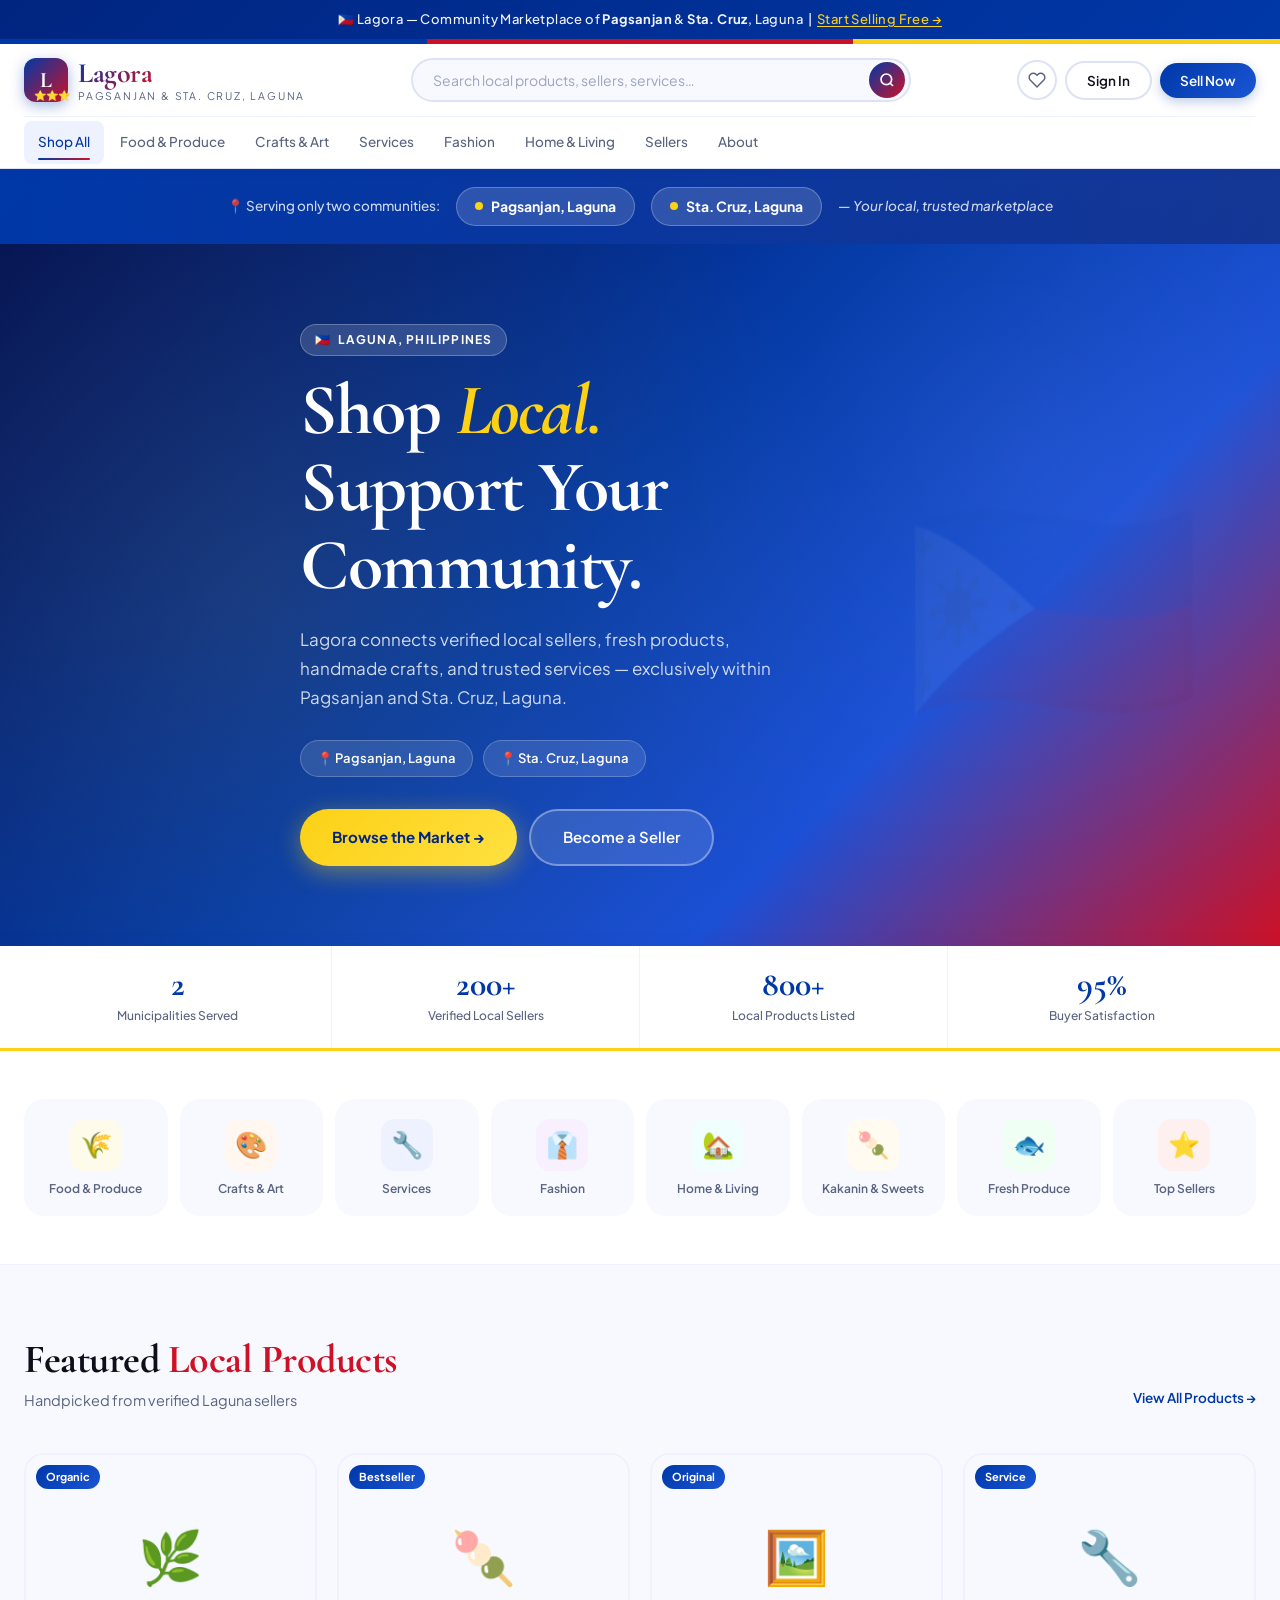
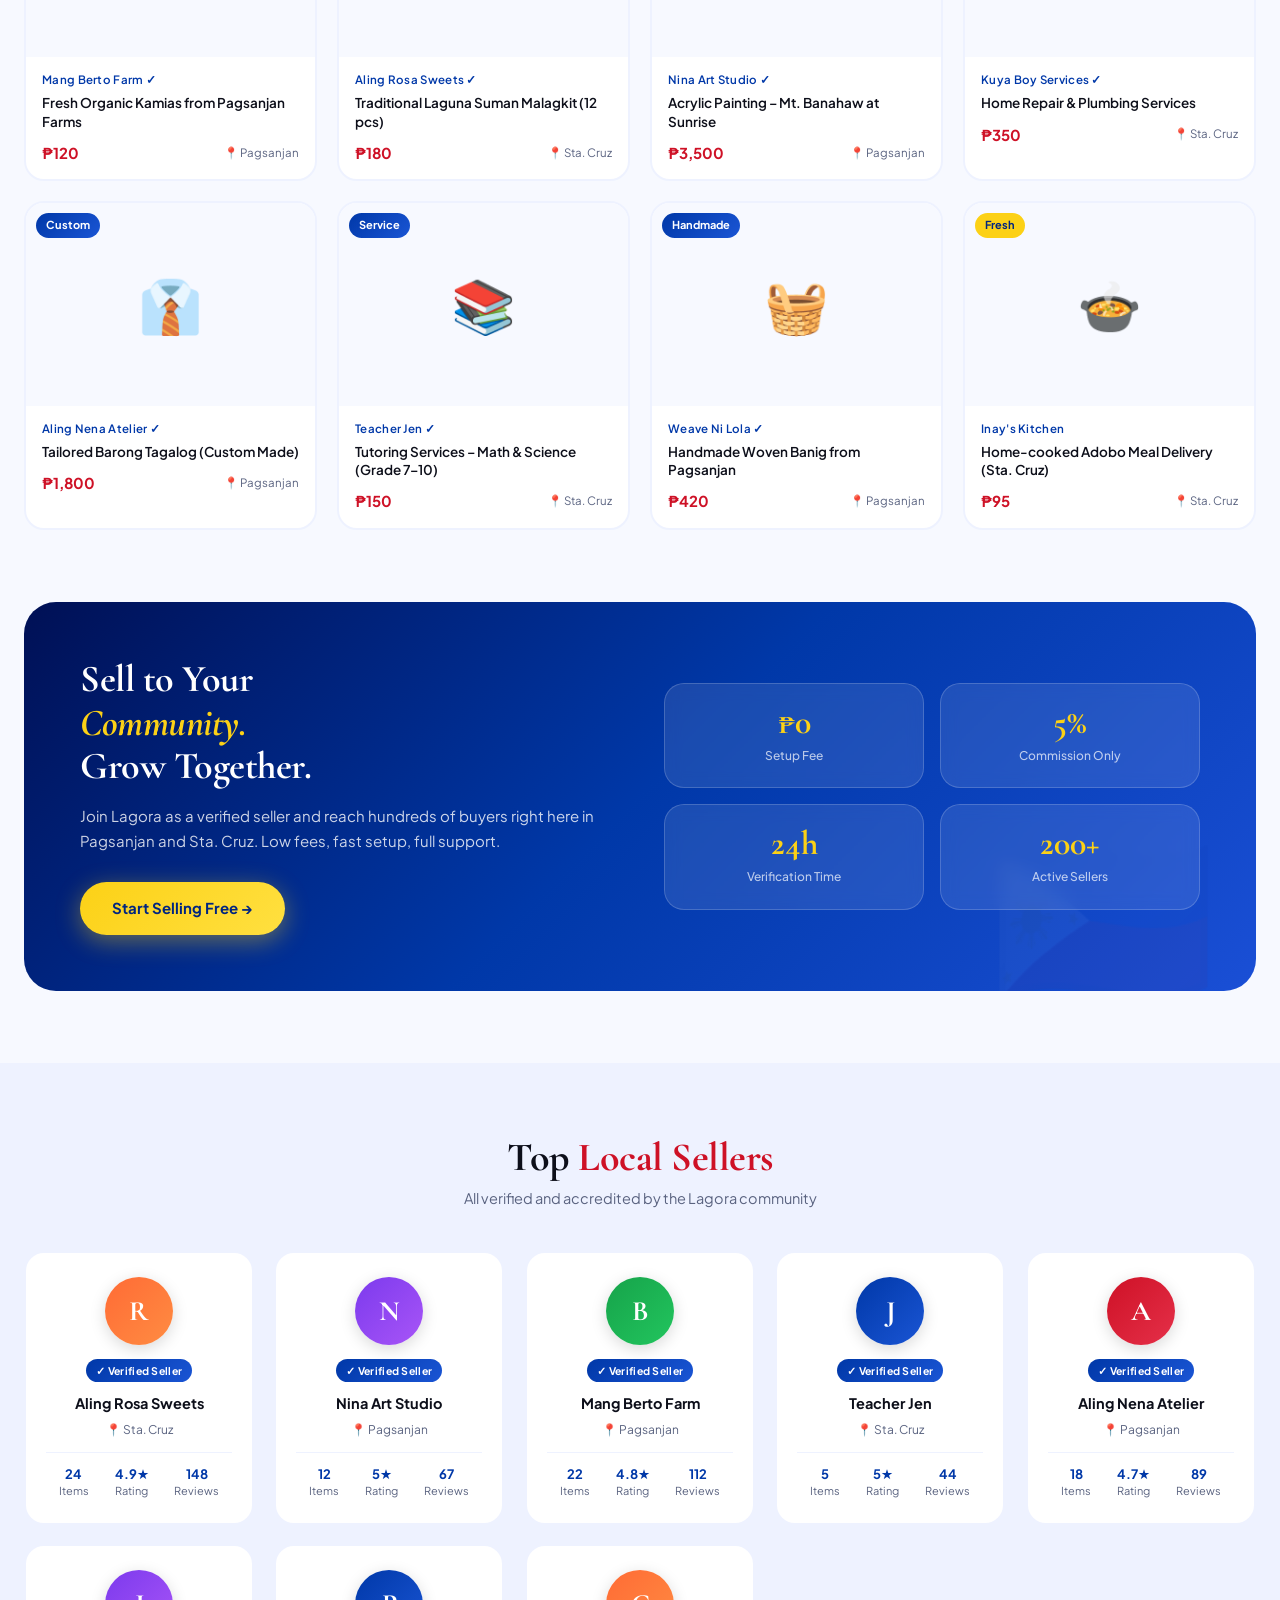
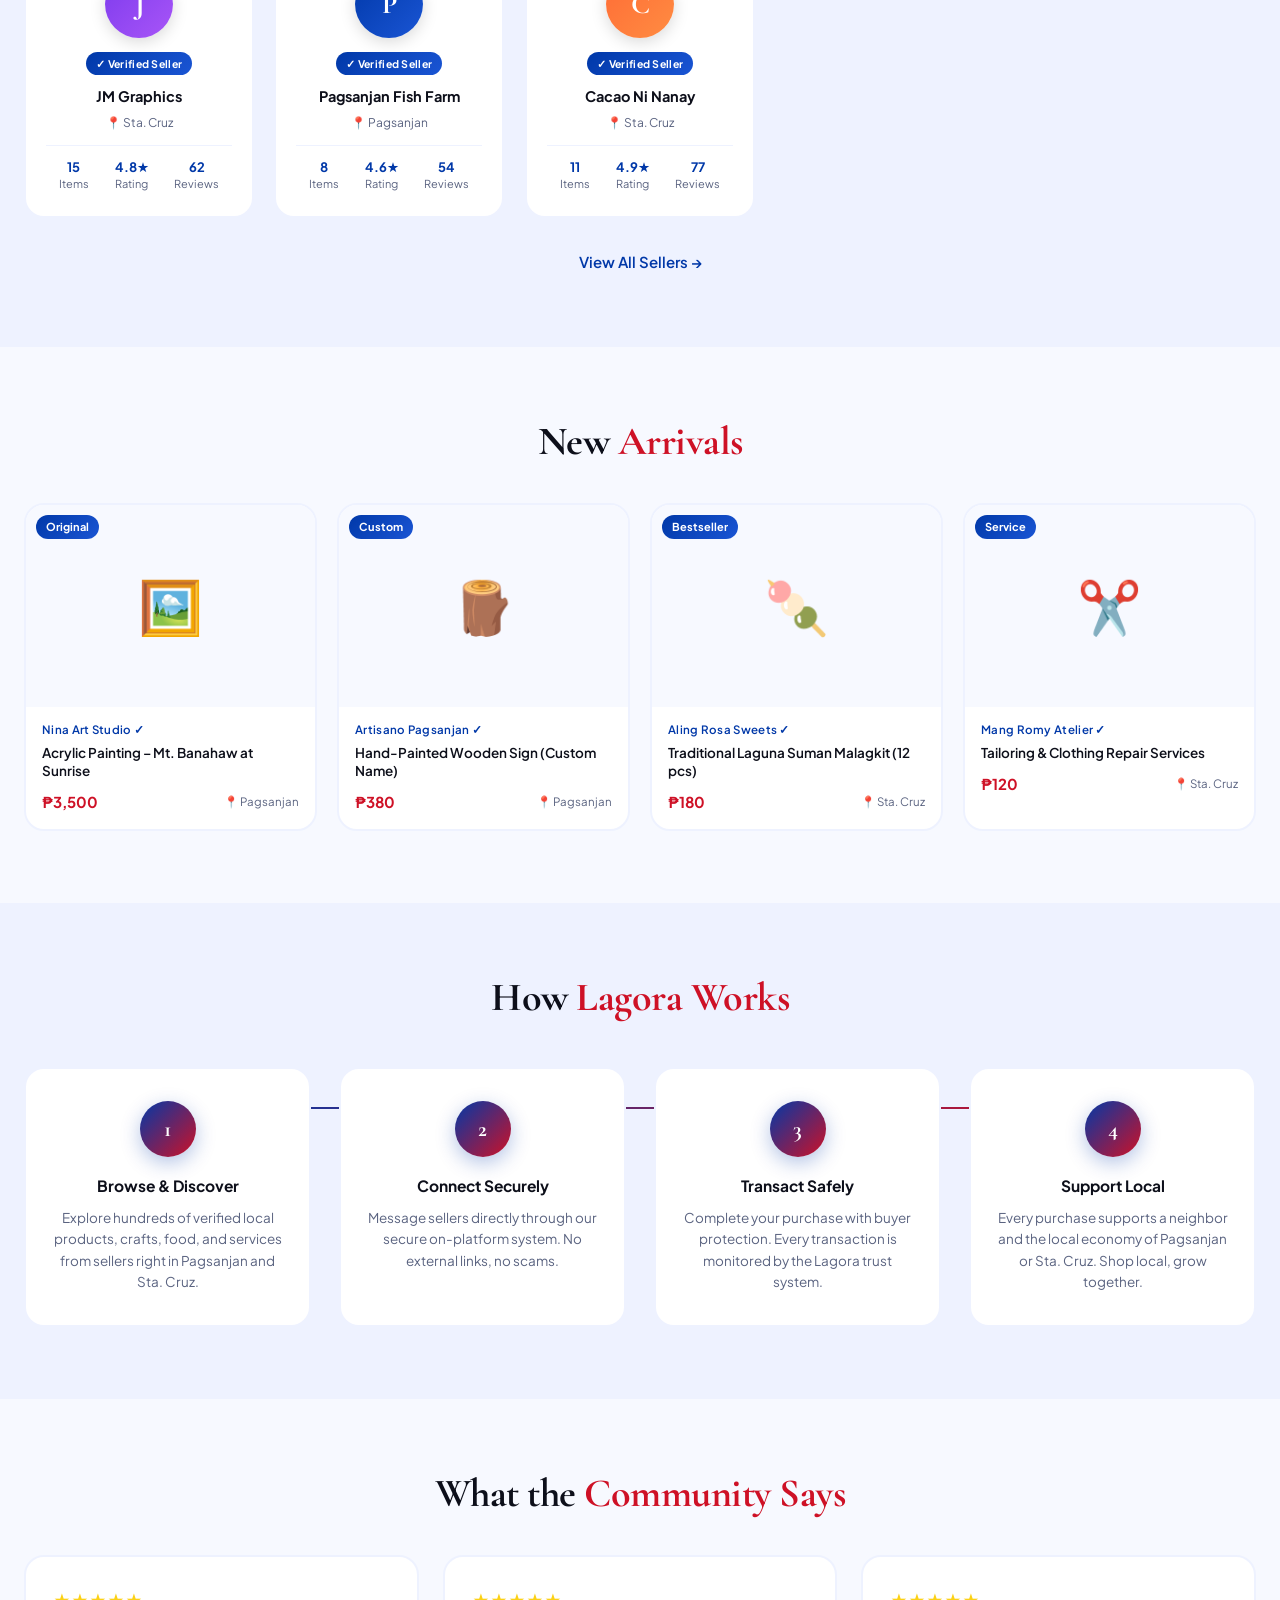
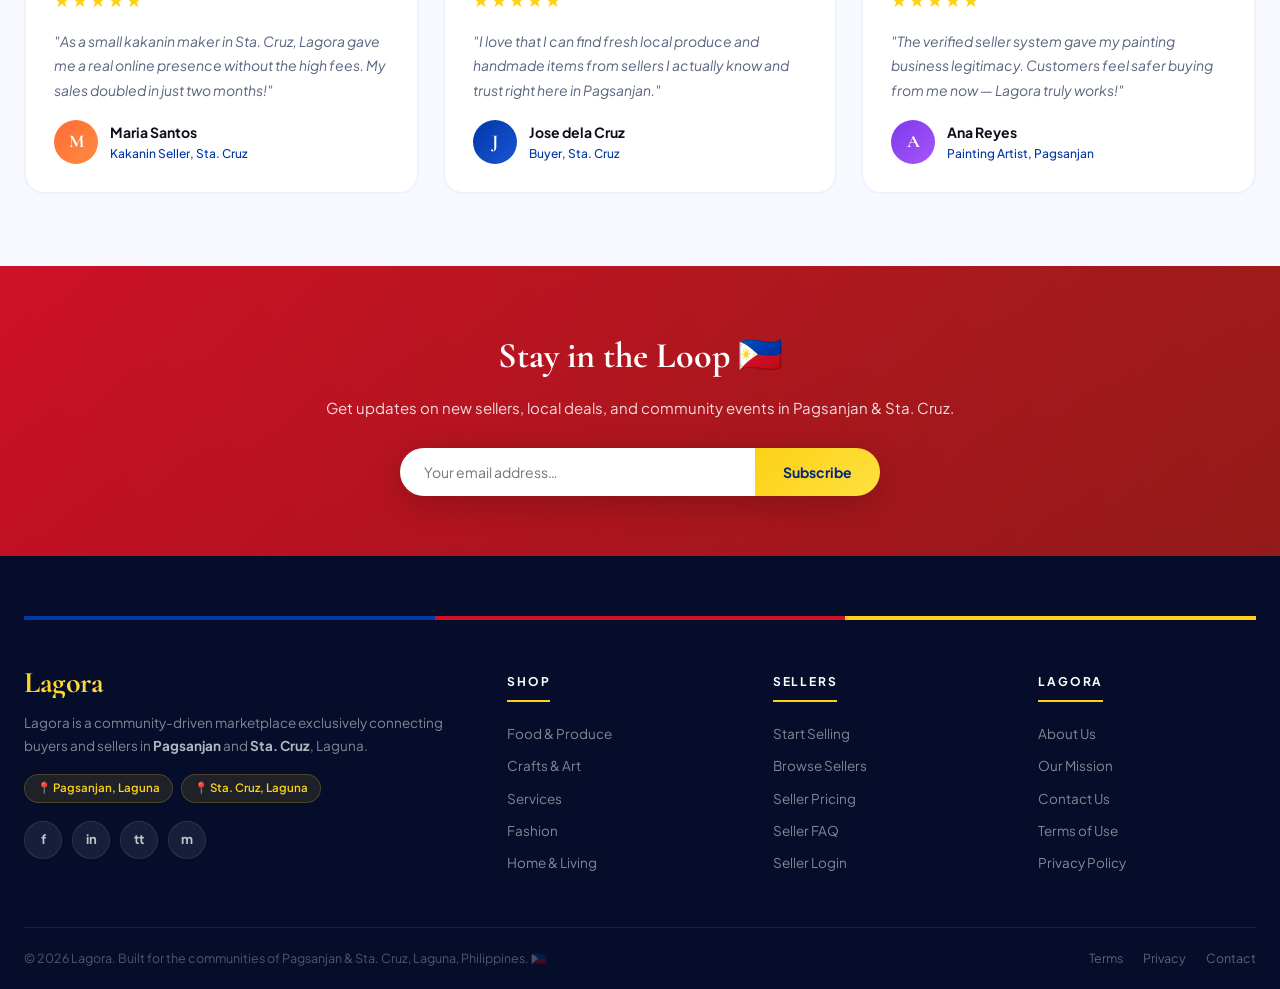
==== index.html @ f499c7c9 "Initial Lagora deploy" ====
<!DOCTYPE html>
<html lang="en">
<head>
  <meta charset="UTF-8">
  <meta name="viewport" content="width=device-width, initial-scale=1.0">
  <title>Lagora – Community Marketplace of Pagsanjan & Sta. Cruz, Laguna</title>
  <link rel="stylesheet" href="style.css">
  <link rel="icon" href="data:image/svg+xml,<svg xmlns='http://www.w3.org/2000/svg' viewBox='0 0 100 100'><rect width='100' height='100' rx='18' fill='%230038A8'/><text y='.9em' font-size='64' x='18' fill='%23FCD116'>L</text></svg>">
</head>
<body>

<div class="topbar">
  🇵🇭 Lagora — Community Marketplace of <strong>Pagsanjan</strong> &amp; <strong>Sta. Cruz</strong>, Laguna &nbsp;|&nbsp; <a href="sell.html">Start Selling Free →</a>
</div>
<div class="ph-ribbon"></div>

<header>
  <div class="header-inner">
    <div class="header-top">
      <a href="index.html" class="logo">
        <div class="logo-mark">L<span class="sun">⭐⭐⭐ </span></div>
        <div><span class="logo-text">Lagora</span><span class="logo-tagline">Pagsanjan & Sta. Cruz, Laguna</span></div>
      </a>
      <form class="search-bar" id="search-form" autocomplete="off">
        <input type="text" id="search-input" placeholder="Search local products, sellers, services…">
        <button type="submit" aria-label="Search"><svg xmlns="http://www.w3.org/2000/svg" width="16" height="16" viewBox="0 0 24 24" fill="none" stroke="currentColor" stroke-width="2.5"><circle cx="11" cy="11" r="8"/><path d="m21 21-4.35-4.35"/></svg></button>
        <div class="search-results" id="search-results"></div>
      </form>
      <div class="header-actions">
        <a href="wishlist.html" class="icon-btn" title="Wishlist">
          <svg xmlns="http://www.w3.org/2000/svg" width="18" height="18" viewBox="0 0 24 24" fill="none" stroke="currentColor" stroke-width="2"><path d="M20.84 4.61a5.5 5.5 0 0 0-7.78 0L12 5.67l-1.06-1.06a5.5 5.5 0 0 0-7.78 7.78l1.06 1.06L12 21.23l7.78-7.78 1.06-1.06a5.5 5.5 0 0 0 0-7.78z"></path></svg>
          <span class="badge wishlist-count" style="display:none">0</span>
        </a>
        <button class="btn-header btn-outline" onclick="window.location='login.html'">Sign In</button>
        <button class="btn-header btn-primary" onclick="window.location='sell.html'">Sell Now</button>
      </div>
    </div>
    <nav class="main-nav">
      <ul class="nav-list">
        <li class="nav-item"><a href="shop.html?cat=all" class="nav-link active">Shop All</a></li>
        <li class="nav-item">
          <a href="shop.html?cat=food" class="nav-link">Food & Produce</a>
          <div class="dropdown">
            <div class="dropdown-col"><h4>Fresh</h4><a href="shop.html?cat=food">Fresh Fish & Bangus</a><a href="shop.html?cat=food">Vegetables</a><a href="shop.html?cat=food">Fruits & Produce</a></div>
            <div class="dropdown-col"><h4>Homemade</h4><a href="shop.html?cat=food">Kakanin & Sweets</a><a href="shop.html?cat=food">Baked Goods</a><a href="shop.html?cat=food">Condiments & Sauces</a></div>
            <div class="dropdown-col"><h4>Artisanal</h4><a href="shop.html?cat=food">Kesong Puti & Dairy</a><a href="shop.html?cat=food">Tablea & Cacao</a><a href="shop.html?cat=food">Organic Products</a></div>
          </div>
        </li>
        <li class="nav-item">
          <a href="shop.html?cat=crafts" class="nav-link">Crafts & Art</a>
          <div class="dropdown">
            <div class="dropdown-col"><h4>Handmade</h4><a href="shop.html?cat=crafts">Woven Goods & Banig</a><a href="shop.html?cat=crafts">Bamboo Crafts</a><a href="shop.html?cat=crafts">Woodcraft & Signs</a></div>
            <div class="dropdown-col"><h4>Visual Arts</h4><a href="shop.html?cat=crafts">Paintings & Prints</a><a href="shop.html?cat=crafts">Photography</a></div>
          </div>
        </li>
        <li class="nav-item">
          <a href="shop.html?cat=services" class="nav-link">Services</a>
          <div class="dropdown">
            <div class="dropdown-col"><h4>Home Services</h4><a href="shop.html?cat=services">Repair & Maintenance</a><a href="shop.html?cat=services">Cleaning Services</a></div>
            <div class="dropdown-col"><h4>Professional</h4><a href="shop.html?cat=services">Tutoring</a><a href="shop.html?cat=services">Graphic Design & Print</a><a href="shop.html?cat=services">Tailoring & Sewing</a></div>
          </div>
        </li>
        <li class="nav-item"><a href="shop.html?cat=fashion" class="nav-link">Fashion</a></li>
        <li class="nav-item"><a href="shop.html?cat=home" class="nav-link">Home & Living</a></li>
        <li class="nav-item"><a href="sellers.html" class="nav-link">Sellers</a></li>
        <li class="nav-item"><a href="about.html" class="nav-link">About</a></li>
      </ul>
    </nav>
  </div>
</header>

<div class="location-focus">
  <div class="location-focus-inner">
    <p>📍 Serving only two communities:</p>
    <div class="loc-chip"><span class="dot"></span>Pagsanjan, Laguna</div>
    <div class="loc-chip"><span class="dot"></span>Sta. Cruz, Laguna</div>
    <p>— <em>Your local, trusted marketplace</em></p>
  </div>
</div>

<section class="hero">
  <div class="hero-deco">🇵🇭</div>
  <div class="hero-content">
    <div class="hero-eyebrow"><span class="location-badge">🇵🇭 &nbsp;Laguna, Philippines</span></div>
    <h1>Shop <em>Local.</em><br>Support Your<br>Community.</h1>
    <p class="hero-sub">Lagora connects verified local sellers, fresh products, handmade crafts, and trusted services — exclusively within Pagsanjan and Sta. Cruz, Laguna.</p>
    <div class="hero-locations">
      <div class="hero-loc-tag">📍 Pagsanjan, Laguna</div>
      <div class="hero-loc-tag">📍 Sta. Cruz, Laguna</div>
    </div>
    <div class="hero-btns">
      <a href="shop.html" class="btn-hero-primary">Browse the Market →</a>
      <a href="sell.html" class="btn-hero-outline">Become a Seller</a>
    </div>
  </div>
</section>

<div class="hero-stats-bar">
  <div class="hero-stats-inner">
    <div class="hero-stat-item"><div class="stat-number-hero">2</div><div class="stat-label-hero">Municipalities Served</div></div>
    <div class="hero-stat-item"><div class="stat-number-hero">200+</div><div class="stat-label-hero">Verified Local Sellers</div></div>
    <div class="hero-stat-item"><div class="stat-number-hero">800+</div><div class="stat-label-hero">Local Products Listed</div></div>
    <div class="hero-stat-item"><div class="stat-number-hero">95%</div><div class="stat-label-hero">Buyer Satisfaction</div></div>
  </div>
</div>

<div class="category-strip">
  <div class="section-inner">
    <div class="category-grid">
      <a href="shop.html?cat=food" class="cat-card"><div class="cat-icon gold">🌾</div><div class="cat-name">Food & Produce</div></a>
      <a href="shop.html?cat=crafts" class="cat-card"><div class="cat-icon orange">🎨</div><div class="cat-name">Crafts & Art</div></a>
      <a href="shop.html?cat=services" class="cat-card"><div class="cat-icon blue">🔧</div><div class="cat-name">Services</div></a>
      <a href="shop.html?cat=fashion" class="cat-card"><div class="cat-icon purple">👔</div><div class="cat-name">Fashion</div></a>
      <a href="shop.html?cat=home" class="cat-card"><div class="cat-icon teal">🏡</div><div class="cat-name">Home & Living</div></a>
      <a href="shop.html?cat=food" class="cat-card"><div class="cat-icon amber">🍡</div><div class="cat-name">Kakanin & Sweets</div></a>
      <a href="shop.html?cat=food" class="cat-card"><div class="cat-icon green">🐟</div><div class="cat-name">Fresh Produce</div></a>
      <a href="sellers.html" class="cat-card"><div class="cat-icon red">⭐</div><div class="cat-name">Top Sellers</div></a>
    </div>
  </div>
</div>

<section class="section">
  <div class="section-inner">
    <div class="section-header reveal">
      <div><h2 class="section-title">Featured <span>Local Products</span></h2><p class="section-sub">Handpicked from verified Laguna sellers</p></div>
      <a href="shop.html" class="view-all">View All Products →</a>
    </div>
    <div class="product-grid" id="featured-products"></div>
  </div>
</section>

<section class="section" style="padding-top:0">
  <div class="section-inner">
    <div class="featured-banner reveal">
      <div class="featured-text">
        <h2>Sell to Your<br><em>Community.</em><br>Grow Together.</h2>
        <p>Join Lagora as a verified seller and reach hundreds of buyers right here in Pagsanjan and Sta. Cruz. Low fees, fast setup, full support.</p>
        <a href="sell.html" class="btn-hero-primary">Start Selling Free →</a>
      </div>
      <div class="featured-stats">
        <div class="stat-box"><div class="stat-number">₱0</div><div class="stat-label">Setup Fee</div></div>
        <div class="stat-box"><div class="stat-number">5%</div><div class="stat-label">Commission Only</div></div>
        <div class="stat-box"><div class="stat-number">24h</div><div class="stat-label">Verification Time</div></div>
        <div class="stat-box"><div class="stat-number">200+</div><div class="stat-label">Active Sellers</div></div>
      </div>
    </div>
  </div>
</section>

<section class="section section-alt">
  <div class="section-inner">
    <div class="section-header reveal" style="justify-content:center;text-align:center;display:block;margin-bottom:40px">
      <h2 class="section-title">Top <span>Local Sellers</span></h2>
      <p class="section-sub" style="margin-top:8px">All verified and accredited by the Lagora community</p>
    </div>
    <div class="seller-grid" id="sellers-grid"></div>
    <div style="text-align:center;margin-top:32px"><a href="sellers.html" class="view-all" style="font-size:15px">View All Sellers →</a></div>
  </div>
</section>

<section class="section">
  <div class="section-inner">
    <div class="section-header reveal" style="justify-content:center;text-align:center;display:block;margin-bottom:40px">
      <h2 class="section-title">New <span>Arrivals</span></h2>
    </div>
    <div class="product-grid" id="new-arrivals"></div>
  </div>
</section>

<section class="section section-alt">
  <div class="section-inner">
    <div class="section-header reveal" style="justify-content:center;text-align:center;display:block;margin-bottom:48px">
      <h2 class="section-title">How <span>Lagora Works</span></h2>
    </div>
    <div class="steps">
      <div class="step reveal"><div class="step-num">1</div><h3>Browse & Discover</h3><p>Explore hundreds of verified local products, crafts, food, and services from sellers right in Pagsanjan and Sta. Cruz.</p></div>
      <div class="step reveal"><div class="step-num">2</div><h3>Connect Securely</h3><p>Message sellers directly through our secure on-platform system. No external links, no scams.</p></div>
      <div class="step reveal"><div class="step-num">3</div><h3>Transact Safely</h3><p>Complete your purchase with buyer protection. Every transaction is monitored by the Lagora trust system.</p></div>
      <div class="step reveal"><div class="step-num">4</div><h3>Support Local</h3><p>Every purchase supports a neighbor and the local economy of Pagsanjan or Sta. Cruz. Shop local, grow together.</p></div>
    </div>
  </div>
</section>

<section class="section section-alt" style="background:var(--bg)">
  <div class="section-inner">
    <div class="section-header reveal" style="justify-content:center;text-align:center;display:block;margin-bottom:40px">
      <h2 class="section-title">What the <span>Community Says</span></h2>
    </div>
    <div class="testimonial-grid">
      <div class="testimonial reveal"><div class="stars">★★★★★</div><p class="testimonial-text">"As a small kakanin maker in Sta. Cruz, Lagora gave me a real online presence without the high fees. My sales doubled in just two months!"</p><div class="testimonial-author"><div class="ta-avatar av-orange">M</div><div><div class="ta-name">Maria Santos</div><div class="ta-role">Kakanin Seller, Sta. Cruz</div></div></div></div>
      <div class="testimonial reveal"><div class="stars">★★★★★</div><p class="testimonial-text">"I love that I can find fresh local produce and handmade items from sellers I actually know and trust right here in Pagsanjan."</p><div class="testimonial-author"><div class="ta-avatar av-blue">J</div><div><div class="ta-name">Jose dela Cruz</div><div class="ta-role">Buyer, Sta. Cruz</div></div></div></div>
      <div class="testimonial reveal"><div class="stars">★★★★★</div><p class="testimonial-text">"The verified seller system gave my painting business legitimacy. Customers feel safer buying from me now — Lagora truly works!"</p><div class="testimonial-author"><div class="ta-avatar av-purple">A</div><div><div class="ta-name">Ana Reyes</div><div class="ta-role">Painting Artist, Pagsanjan</div></div></div></div>
    </div>
  </div>
</section>

<section class="newsletter-section">
  <div class="section-inner">
    <h2>Stay in the Loop 🇵🇭</h2>
    <p>Get updates on new sellers, local deals, and community events in Pagsanjan & Sta. Cruz.</p>
    <form class="newsletter-form" onsubmit="event.preventDefault(); this.querySelector('button').textContent='Subscribed! 🎉'; showToast('You\'re subscribed to Lagora updates!', '🇵🇭');">
      <input type="email" placeholder="Your email address…" required>
      <button type="submit">Subscribe</button>
    </form>
  </div>
</section>

<footer>
  <div class="footer-ph-ribbon"></div>
  <div class="footer-grid">
    <div class="footer-brand">
      <span class="logo-text">Lagora</span>
      <p>Lagora is a community-driven marketplace exclusively connecting buyers and sellers in <strong style="color:rgba(255,255,255,0.7)">Pagsanjan</strong> and <strong style="color:rgba(255,255,255,0.7)">Sta. Cruz</strong>, Laguna.</p>
      <div class="footer-locations"><span class="footer-loc-tag">📍 Pagsanjan, Laguna</span><span class="footer-loc-tag">📍 Sta. Cruz, Laguna</span></div>
      <div class="social-links"><div class="social-link">f</div><div class="social-link">in</div><div class="social-link">tt</div><div class="social-link">m</div></div>
    </div>
    <div class="footer-col"><h4>Shop</h4><a href="shop.html?cat=food">Food & Produce</a><a href="shop.html?cat=crafts">Crafts & Art</a><a href="shop.html?cat=services">Services</a><a href="shop.html?cat=fashion">Fashion</a><a href="shop.html?cat=home">Home & Living</a></div>
    <div class="footer-col"><h4>Sellers</h4><a href="sell.html">Start Selling</a><a href="sellers.html">Browse Sellers</a><a href="sell.html#pricing">Seller Pricing</a><a href="sell.html#faq">Seller FAQ</a><a href="login.html">Seller Login</a></div>
    <div class="footer-col"><h4>Lagora</h4><a href="about.html">About Us</a><a href="about.html#mission">Our Mission</a><a href="contact.html">Contact Us</a><a href="about.html#terms">Terms of Use</a><a href="about.html#privacy">Privacy Policy</a></div>
  </div>
  <div class="footer-bottom">
    <p>© 2026 Lagora. Built for the communities of Pagsanjan & Sta. Cruz, Laguna, Philippines. 🇵🇭</p>
    <div><a href="about.html#terms">Terms</a><a href="about.html#privacy">Privacy</a><a href="contact.html">Contact</a></div>
  </div>
</footer>

<script src="data.js"></script>
<script src="main.js"></script>
<script>
document.addEventListener('DOMContentLoaded', () => {
  renderProductGrid('featured-products', PRODUCTS.slice(0, 8));
  renderProductGrid('new-arrivals', [...PRODUCTS].sort(() => Math.random() - 0.5).slice(0, 4));
  renderSellerGrid('sellers-grid', SELLERS);
});
</script>
</body>
</html>
---- style.css ----
@import url('https://fonts.googleapis.com/css2?family=Cormorant+Garamond:ital,wght@0,400;0,600;0,700;1,400;1,700&family=Plus+Jakarta+Sans:wght@300;400;500;600;700&display=swap');

:root {
  --ph-blue: #0038A8;
  --ph-red: #CE1126;
  --ph-gold: #FCD116;
  --primary: #0038A8;
  --primary-light: #1a55d4;
  --primary-dark: #002580;
  --accent: #CE1126;
  --accent-light: #e53049;
  --gold: #FCD116;
  --gold-dark: #e6be00;
  --bg: #F7F9FF;
  --bg-warm: #FFF8F8;
  --bg-blue-tint: #EEF2FF;
  --white: #FFFFFF;
  --text: #0D0F1A;
  --text-muted: #5A6380;
  --text-light: #9BA4C0;
  --border: #DDE3F5;
  --border-light: #EEF2FF;
  --shadow-sm: 0 2px 8px rgba(0,56,168,0.08);
  --shadow: 0 4px 20px rgba(0,56,168,0.12);
  --shadow-hover: 0 12px 40px rgba(0,56,168,0.2);
  --radius: 12px;
  --radius-lg: 20px;
  --radius-xl: 32px;
  --font-display: 'Cormorant Garamond', serif;
  --font-body: 'Plus Jakarta Sans', sans-serif;
  --transition: all 0.3s cubic-bezier(0.4, 0, 0.2, 1);
  --transition-fast: all 0.15s ease;
}

*, *::before, *::after { box-sizing: border-box; margin: 0; padding: 0; }
html { scroll-behavior: smooth; }
body { font-family: var(--font-body); background: var(--bg); color: var(--text); line-height: 1.65; font-size: 15px; overflow-x: hidden; }
a { text-decoration: none; color: inherit; }
img { max-width: 100%; display: block; }
ul { list-style: none; }

@keyframes fadeInUp { from { opacity: 0; transform: translateY(24px); } to { opacity: 1; transform: translateY(0); } }
@keyframes fadeIn { from { opacity: 0; } to { opacity: 1; } }
@keyframes scaleIn { from { opacity: 0; transform: scale(0.92); } to { opacity: 1; transform: scale(1); } }
@keyframes pulse { 0%, 100% { transform: scale(1); } 50% { transform: scale(1.06); } }
@keyframes shimmer { 0% { background-position: -200% 0; } 100% { background-position: 200% 0; } }
@keyframes floatUp { 0%, 100% { transform: translateY(0); } 50% { transform: translateY(-10px); } }
@keyframes countUp { from { opacity: 0; transform: translateY(10px); } to { opacity: 1; transform: translateY(0); } }
@keyframes starSpin { from { transform: rotate(0deg); } to { transform: rotate(360deg); } }
@keyframes gradientShift { 0%, 100% { background-position: 0% 50%; } 50% { background-position: 100% 50%; } }

/* ─── TOPBAR ─── */
.topbar {
  background: linear-gradient(135deg, var(--primary-dark) 0%, var(--primary) 50%, var(--accent) 100%);
  background-size: 200% 200%;
  animation: gradientShift 6s ease infinite;
  color: rgba(255,255,255,0.95);
  text-align: center;
  padding: 9px 20px;
  font-size: 13px;
  letter-spacing: 0.4px;
  font-weight: 500;
}
.topbar a { color: var(--gold); text-decoration: underline; text-underline-offset: 2px; }

.ph-ribbon { height: 5px; background: linear-gradient(to right, var(--ph-blue) 0% 33.33%, var(--ph-red) 33.33% 66.66%, var(--ph-gold) 66.66% 100%); }

/* ─── HEADER ─── */
header { background: var(--white); border-bottom: 1px solid var(--border); position: sticky; top: 0; z-index: 1000; box-shadow: var(--shadow-sm); animation: fadeIn 0.4s ease; }
.header-inner { max-width: 1340px; margin: 0 auto; padding: 0 24px; }
.header-top { display: flex; align-items: center; justify-content: space-between; padding: 14px 0; gap: 20px; }

.logo { display: flex; align-items: center; gap: 10px; flex-shrink: 0; transition: var(--transition); }
.logo:hover { transform: scale(1.02); }
.logo-mark {
  width: 44px; height: 44px;
  background: linear-gradient(135deg, var(--primary) 0%, var(--accent) 100%);
  border-radius: 12px; display: flex; align-items: center; justify-content: center;
  color: white; font-family: var(--font-display); font-size: 22px; font-weight: 700;
  box-shadow: 0 4px 14px rgba(0,56,168,0.35); position: relative;
}
.logo-mark .sun { position: absolute; bottom: -2px; right: -2px; font-size: 10px; }
.logo-text {
  font-family: var(--font-display); font-size: 28px; font-weight: 700;
  background: linear-gradient(135deg, var(--primary) 0%, var(--accent) 100%);
  -webkit-background-clip: text; -webkit-text-fill-color: transparent; background-clip: text;
  letter-spacing: -0.5px; line-height: 1;
}
.logo-tagline { font-size: 10.5px; color: var(--text-muted); letter-spacing: 1.8px; text-transform: uppercase; display: block; line-height: 1; margin-top: 2px; }

.search-bar { flex: 1; max-width: 500px; position: relative; }
.search-bar input { width: 100%; padding: 11px 50px 11px 20px; border: 2px solid var(--border); border-radius: 50px; font-family: var(--font-body); font-size: 14px; background: var(--bg); transition: var(--transition); outline: none; color: var(--text); }
.search-bar input:focus { border-color: var(--primary); box-shadow: 0 0 0 4px rgba(0,56,168,0.1); background: white; }
.search-bar input::placeholder { color: var(--text-light); }
.search-bar button { position: absolute; right: 6px; top: 50%; transform: translateY(-50%); width: 36px; height: 36px; background: linear-gradient(135deg, var(--primary), var(--accent)); border: none; border-radius: 50%; cursor: pointer; display: flex; align-items: center; justify-content: center; color: white; transition: var(--transition); }
.search-bar button:hover { transform: translateY(-50%) scale(1.1); box-shadow: 0 4px 12px rgba(0,56,168,0.3); }

.search-results { position: absolute; top: calc(100% + 8px); left: 0; right: 0; background: white; border-radius: var(--radius-lg); box-shadow: 0 20px 60px rgba(0,56,168,0.15); border: 1px solid var(--border); z-index: 300; overflow: hidden; opacity: 0; visibility: hidden; transform: translateY(8px); transition: var(--transition); }
.search-results.open { opacity: 1; visibility: visible; transform: translateY(0); }
.search-result-item { display: flex; align-items: center; gap: 12px; padding: 12px 16px; transition: var(--transition-fast); cursor: pointer; border-bottom: 1px solid var(--border-light); }
.search-result-item:last-child { border-bottom: none; }
.search-result-item:hover { background: var(--bg-blue-tint); }
.search-result-emoji { font-size: 22px; width: 40px; height: 40px; background: var(--bg); border-radius: 10px; display: flex; align-items: center; justify-content: center; flex-shrink: 0; }
.search-result-info .name { font-size: 13.5px; font-weight: 600; color: var(--text); }
.search-result-info .meta { font-size: 11.5px; color: var(--text-muted); margin-top: 2px; }
.search-result-price { font-size: 14px; font-weight: 700; color: var(--accent); margin-left: auto; }

.header-actions { display: flex; align-items: center; gap: 8px; flex-shrink: 0; }
.btn-header { padding: 9px 20px; border-radius: 50px; font-size: 13.5px; font-weight: 600; cursor: pointer; transition: var(--transition); border: none; font-family: var(--font-body); }
.btn-outline { background: transparent; border: 2px solid var(--border); color: var(--text); }
.btn-outline:hover { border-color: var(--primary); color: var(--primary); background: var(--bg-blue-tint); transform: translateY(-1px); }
.btn-primary { background: linear-gradient(135deg, var(--primary), var(--primary-light)); color: white; box-shadow: 0 4px 12px rgba(0,56,168,0.25); }
.btn-primary:hover { transform: translateY(-2px); box-shadow: 0 6px 20px rgba(0,56,168,0.35); }
.icon-btn { width: 40px; height: 40px; border-radius: 50%; border: 2px solid var(--border); background: transparent; cursor: pointer; display: flex; align-items: center; justify-content: center; color: var(--text-muted); transition: var(--transition); position: relative; }
.icon-btn:hover { border-color: var(--accent); color: var(--accent); transform: scale(1.1); background: #fff5f5; }
.badge { position: absolute; top: -4px; right: -4px; width: 18px; height: 18px; background: var(--accent); color: white; font-size: 10px; font-weight: 700; border-radius: 50%; display: flex; align-items: center; justify-content: center; border: 2px solid white; }

/* ─── NAV ─── */
.main-nav { border-top: 1px solid var(--border-light); padding: 4px 0; }
.nav-list { display: flex; align-items: center; gap: 2px; }
.nav-item { position: relative; }
.nav-link { display: block; padding: 10px 14px; font-size: 13.5px; font-weight: 500; color: var(--text-muted); border-radius: 8px; transition: var(--transition); position: relative; white-space: nowrap; }
.nav-link::after { content: ''; position: absolute; bottom: 4px; left: 14px; right: 14px; height: 2px; background: linear-gradient(to right, var(--primary), var(--accent)); border-radius: 2px; transform: scaleX(0); transition: transform 0.25s ease; }
.nav-link:hover, .nav-link.active { color: var(--primary); background: var(--bg-blue-tint); }
.nav-link:hover::after, .nav-link.active::after { transform: scaleX(1); }

.dropdown { position: absolute; top: calc(100% + 6px); left: 0; min-width: 540px; background: white; border-radius: var(--radius-lg); box-shadow: 0 20px 60px rgba(0,56,168,0.15), 0 0 0 1px rgba(0,56,168,0.06); padding: 24px; display: grid; grid-template-columns: repeat(3, 1fr); gap: 16px; opacity: 0; visibility: hidden; transform: translateY(10px); transition: var(--transition); z-index: 200; }
.nav-item:hover .dropdown { opacity: 1; visibility: visible; transform: translateY(0); }
.dropdown-col h4 { font-size: 11px; font-weight: 700; text-transform: uppercase; letter-spacing: 1.5px; color: var(--primary); margin-bottom: 10px; padding-bottom: 6px; border-bottom: 2px solid var(--gold); }
.dropdown-col a { display: block; padding: 5px 0; font-size: 13.5px; color: var(--text-muted); transition: var(--transition-fast); }
.dropdown-col a:hover { color: var(--accent); padding-left: 6px; }

/* ─── LOCATION FOCUS ─── */
.location-focus { background: linear-gradient(135deg, var(--primary) 0%, #0029a0 100%); padding: 18px 24px; position: relative; overflow: hidden; }
.location-focus::before { content: ''; position: absolute; inset: 0; background: linear-gradient(90deg, transparent 0%, rgba(252,209,22,0.08) 50%, transparent 100%); background-size: 200% 100%; animation: shimmer 3s infinite; }
.location-focus-inner { position: relative; z-index: 1; display: flex; align-items: center; justify-content: center; gap: 16px; flex-wrap: wrap; max-width: 1340px; margin: 0 auto; }
.location-focus p { font-size: 13.5px; color: rgba(255,255,255,0.8); font-weight: 500; }
.loc-chip { display: flex; align-items: center; gap: 8px; background: rgba(255,255,255,0.15); border: 1px solid rgba(255,255,255,0.25); color: white; padding: 7px 18px; border-radius: 50px; font-size: 14px; font-weight: 700; transition: var(--transition); cursor: pointer; }
.loc-chip:hover { background: rgba(252,209,22,0.25); border-color: var(--gold); color: var(--gold); transform: scale(1.05); }
.loc-chip .dot { width: 8px; height: 8px; background: var(--gold); border-radius: 50%; animation: pulse 2s infinite; }

/* ─── HERO ─── */
.hero { min-height: 560px; background: linear-gradient(135deg, #001055 0%, #0038A8 45%, #1a4fd6 70%, #CE1126 100%); display: flex; align-items: center; position: relative; overflow: hidden; padding: 80px 24px; }
.hero::before { content: ''; position: absolute; inset: 0; background: radial-gradient(circle at 20% 50%, rgba(252,209,22,0.1) 0%, transparent 55%), radial-gradient(circle at 80% 30%, rgba(255,255,255,0.05) 0%, transparent 45%); }
.hero-deco { position: absolute; right: 6%; top: 50%; transform: translateY(-50%); font-size: 240px; opacity: 0.05; animation: floatUp 10s ease-in-out infinite; line-height: 1; pointer-events: none; }
.hero-content { max-width: 1340px; margin: 0 auto; position: relative; z-index: 1; width: 100%; max-width: 680px; }
.hero-eyebrow { animation: fadeInUp 0.6s ease 0.1s both; margin-bottom: 16px; }
.location-badge { display: inline-flex; align-items: center; gap: 6px; background: rgba(255,255,255,0.15); backdrop-filter: blur(8px); border: 1px solid rgba(255,255,255,0.25); color: white; font-size: 12px; font-weight: 700; letter-spacing: 1.2px; text-transform: uppercase; padding: 5px 14px; border-radius: 50px; }
.hero h1 { font-family: var(--font-display); font-size: clamp(42px, 6vw, 72px); font-weight: 700; color: white; line-height: 1.08; letter-spacing: -1.5px; margin-bottom: 20px; animation: fadeInUp 0.6s ease 0.2s both; }
.hero h1 em { font-style: italic; color: var(--gold); }
.hero-sub { font-size: 17px; color: rgba(255,255,255,0.8); max-width: 500px; margin-bottom: 28px; animation: fadeInUp 0.6s ease 0.3s both; line-height: 1.7; }
.hero-locations { display: flex; gap: 10px; flex-wrap: wrap; margin-bottom: 32px; animation: fadeInUp 0.6s ease 0.35s both; }
.hero-loc-tag { display: flex; align-items: center; gap: 6px; background: rgba(255,255,255,0.12); backdrop-filter: blur(8px); border: 1px solid rgba(255,255,255,0.22); color: white; font-size: 13px; font-weight: 600; padding: 7px 16px; border-radius: 50px; transition: var(--transition); }
.hero-loc-tag:hover { background: rgba(252,209,22,0.22); border-color: var(--gold); color: var(--gold); transform: translateY(-2px); }
.hero-btns { display: flex; gap: 12px; flex-wrap: wrap; animation: fadeInUp 0.6s ease 0.4s both; }
.btn-hero-primary { padding: 14px 32px; background: linear-gradient(135deg, var(--gold), #ffe040); color: var(--primary-dark); border-radius: 50px; font-size: 15px; font-weight: 700; transition: var(--transition); display: inline-flex; align-items: center; gap: 8px; box-shadow: 0 6px 24px rgba(252,209,22,0.4); }
.btn-hero-primary:hover { transform: translateY(-3px) scale(1.03); box-shadow: 0 12px 36px rgba(252,209,22,0.5); }
.btn-hero-outline { padding: 14px 32px; background: rgba(255,255,255,0.12); backdrop-filter: blur(8px); color: white; border: 2px solid rgba(255,255,255,0.35); border-radius: 50px; font-size: 15px; font-weight: 600; transition: var(--transition); display: inline-flex; align-items: center; gap: 8px; }
.btn-hero-outline:hover { background: rgba(255,255,255,0.2); border-color: rgba(255,255,255,0.65); transform: translateY(-3px); }

/* ─── STATS BAR ─── */
.hero-stats-bar { background: white; border-bottom: 3px solid var(--gold); box-shadow: var(--shadow); }
.hero-stats-inner { max-width: 1340px; margin: 0 auto; padding: 0 24px; display: grid; grid-template-columns: repeat(4, 1fr); }
.hero-stat-item { padding: 22px 24px; text-align: center; border-right: 1px solid var(--border-light); transition: var(--transition); animation: countUp 0.5s ease both; }
.hero-stat-item:last-child { border-right: none; }
.hero-stat-item:nth-child(1) { animation-delay: 0.1s; }
.hero-stat-item:nth-child(2) { animation-delay: 0.2s; }
.hero-stat-item:nth-child(3) { animation-delay: 0.3s; }
.hero-stat-item:nth-child(4) { animation-delay: 0.4s; }
.hero-stat-item:hover { background: var(--bg-blue-tint); }
.stat-number-hero { font-family: var(--font-display); font-size: 34px; font-weight: 700; color: var(--primary); line-height: 1; }
.stat-label-hero { font-size: 12px; color: var(--text-muted); margin-top: 4px; font-weight: 500; }

/* ─── SECTIONS ─── */
.section { padding: 72px 24px; }
.section-alt { background: var(--bg-blue-tint); }
.section-inner { max-width: 1340px; margin: 0 auto; }
.section-header { display: flex; align-items: flex-end; justify-content: space-between; margin-bottom: 40px; }
.section-title { font-family: var(--font-display); font-size: clamp(28px, 3.5vw, 40px); font-weight: 700; color: var(--text); line-height: 1.1; letter-spacing: -0.5px; }
.section-title span { color: var(--accent); }
.section-sub { font-size: 14.5px; color: var(--text-muted); margin-top: 8px; }
.view-all { font-size: 13.5px; font-weight: 600; color: var(--primary); border-bottom: 2px solid transparent; padding-bottom: 2px; transition: var(--transition); white-space: nowrap; }
.view-all:hover { color: var(--accent); border-color: var(--accent); }

/* ─── CATEGORY STRIP ─── */
.category-strip { padding: 48px 24px; background: white; border-bottom: 1px solid var(--border-light); }
.category-grid { display: grid; grid-template-columns: repeat(8, 1fr); gap: 12px; }
.cat-card { display: flex; flex-direction: column; align-items: center; gap: 10px; padding: 18px 12px; border-radius: var(--radius-lg); background: var(--bg); border: 2px solid transparent; transition: var(--transition); cursor: pointer; text-align: center; }
.cat-card:hover { border-color: var(--primary); background: var(--bg-blue-tint); transform: translateY(-5px); box-shadow: var(--shadow); }
.cat-icon { width: 52px; height: 52px; border-radius: 14px; display: flex; align-items: center; justify-content: center; font-size: 26px; transition: var(--transition); }
.cat-card:hover .cat-icon { transform: scale(1.15) rotate(-5deg); }
.cat-icon.blue { background: #EEF2FF; }
.cat-icon.red { background: #FFF0F0; }
.cat-icon.gold { background: #FFFBEB; }
.cat-icon.green { background: #F0FFF4; }
.cat-icon.orange { background: #FFF7F0; }
.cat-icon.purple { background: #F9F0FF; }
.cat-icon.teal { background: #F0FFFE; }
.cat-icon.amber { background: #FFFBF0; }
.cat-name { font-size: 12px; font-weight: 600; color: var(--text-muted); line-height: 1.3; transition: var(--transition-fast); }
.cat-card:hover .cat-name { color: var(--primary); }

/* ─── PRODUCT GRID ─── */
.product-grid { display: grid; grid-template-columns: repeat(4, 1fr); gap: 20px; }
.product-card { background: white; border-radius: var(--radius-lg); overflow: hidden; border: 2px solid var(--border-light); cursor: pointer; transition: var(--transition); animation: fadeInUp 0.5s ease both; }
.product-card:hover { border-color: var(--primary); transform: translateY(-6px); box-shadow: var(--shadow-hover); }
.product-card:nth-child(1) { animation-delay: 0.05s; }
.product-card:nth-child(2) { animation-delay: 0.1s; }
.product-card:nth-child(3) { animation-delay: 0.15s; }
.product-card:nth-child(4) { animation-delay: 0.2s; }
.product-card:nth-child(5) { animation-delay: 0.25s; }
.product-card:nth-child(6) { animation-delay: 0.3s; }
.product-card:nth-child(7) { animation-delay: 0.35s; }
.product-card:nth-child(8) { animation-delay: 0.4s; }
.product-img { position: relative; padding-bottom: 70%; overflow: hidden; background: var(--bg); }
.img-placeholder { position: absolute; inset: 0; display: flex; align-items: center; justify-content: center; font-size: 52px; transition: transform 0.4s ease; }
.product-card:hover .img-placeholder { transform: scale(1.12); }
.product-badge { position: absolute; top: 10px; left: 10px; padding: 3px 10px; border-radius: 50px; font-size: 11px; font-weight: 700; background: var(--gold); color: var(--primary-dark); }
.product-badge.verified { background: linear-gradient(135deg, var(--primary), var(--primary-light)); color: white; }
.product-badge.sale { background: linear-gradient(135deg, var(--accent), var(--accent-light)); color: white; }
.wishlist-btn { position: absolute; top: 10px; right: 10px; width: 34px; height: 34px; background: white; border: none; border-radius: 50%; cursor: pointer; display: flex; align-items: center; justify-content: center; color: var(--text-light); box-shadow: 0 2px 8px rgba(0,0,0,0.12); transition: var(--transition); opacity: 0; }
.product-card:hover .wishlist-btn { opacity: 1; }
.wishlist-btn:hover, .wishlist-btn.active { background: var(--accent); color: white; transform: scale(1.1); }
.product-info { padding: 14px 16px; }
.product-seller { font-size: 11.5px; font-weight: 600; color: var(--primary); letter-spacing: 0.3px; margin-bottom: 4px; }
.product-name { font-size: 13.5px; font-weight: 600; color: var(--text); line-height: 1.35; margin-bottom: 10px; display: -webkit-box; -webkit-line-clamp: 2; -webkit-box-orient: vertical; overflow: hidden; }
.product-meta { display: flex; align-items: center; justify-content: space-between; }
.product-price { font-size: 15px; font-weight: 700; color: var(--accent); display: flex; align-items: center; gap: 6px; }
.product-price .original { font-size: 12px; font-weight: 400; color: var(--text-light); text-decoration: line-through; }
.product-location { font-size: 11.5px; color: var(--text-muted); }

/* ─── FEATURED BANNER ─── */
.featured-banner { background: linear-gradient(135deg, #001055 0%, var(--primary) 50%, #1a4fd6 100%); border-radius: var(--radius-xl); padding: 56px; display: grid; grid-template-columns: 1fr 1fr; gap: 48px; align-items: center; position: relative; overflow: hidden; }
.featured-banner::before { content: '🇵🇭'; position: absolute; font-size: 180px; opacity: 0.04; right: 40px; bottom: -10px; line-height: 1; animation: floatUp 8s ease-in-out infinite; }
.featured-text h2 { font-family: var(--font-display); font-size: clamp(26px, 3vw, 38px); font-weight: 700; color: white; line-height: 1.15; margin-bottom: 14px; letter-spacing: -0.5px; }
.featured-text h2 em { font-style: italic; color: var(--gold); }
.featured-text p { font-size: 15px; color: rgba(255,255,255,0.8); line-height: 1.7; margin-bottom: 28px; }
.featured-stats { display: grid; grid-template-columns: 1fr 1fr; gap: 16px; }
.stat-box { background: rgba(255,255,255,0.1); backdrop-filter: blur(8px); border: 1px solid rgba(255,255,255,0.18); border-radius: var(--radius-lg); padding: 22px; text-align: center; transition: var(--transition); }
.stat-box:hover { background: rgba(252,209,22,0.18); border-color: var(--gold); transform: scale(1.04); }
.stat-number { font-family: var(--font-display); font-size: 34px; font-weight: 700; color: var(--gold); line-height: 1; }
.stat-label { font-size: 12px; color: rgba(255,255,255,0.7); margin-top: 6px; font-weight: 500; }

/* ─── SELLER GRID ─── */
.seller-grid { display: grid; grid-template-columns: repeat(5, 1fr); gap: 20px; }
.seller-card { background: white; border-radius: var(--radius-lg); padding: 24px 20px; text-align: center; border: 2px solid var(--border-light); cursor: pointer; transition: var(--transition); animation: scaleIn 0.4s ease both; }
.seller-card:hover { border-color: var(--primary); transform: translateY(-6px); box-shadow: var(--shadow-hover); }
.seller-avatar { width: 68px; height: 68px; border-radius: 50%; display: flex; align-items: center; justify-content: center; font-family: var(--font-display); font-size: 28px; font-weight: 700; color: white; margin: 0 auto 12px; transition: var(--transition); box-shadow: 0 4px 16px rgba(0,0,0,0.15); }
.seller-card:hover .seller-avatar { transform: scale(1.1); }
.av-orange { background: linear-gradient(135deg, #FF6B35, #FF8C42); }
.av-blue { background: linear-gradient(135deg, var(--primary), var(--primary-light)); }
.av-green { background: linear-gradient(135deg, #16A34A, #22C55E); }
.av-purple { background: linear-gradient(135deg, #7C3AED, #A855F7); }
.av-red { background: linear-gradient(135deg, var(--accent), var(--accent-light)); }
.verified-badge { display: inline-flex; align-items: center; gap: 4px; font-size: 10.5px; font-weight: 700; background: linear-gradient(135deg, var(--primary), var(--primary-light)); color: white; padding: 3px 10px; border-radius: 50px; margin-bottom: 10px; letter-spacing: 0.3px; }
.seller-name { font-size: 14.5px; font-weight: 700; color: var(--text); margin-bottom: 4px; }
.seller-loc { font-size: 12px; color: var(--text-muted); margin-bottom: 12px; }
.seller-stats { display: flex; justify-content: space-around; border-top: 1px solid var(--border-light); padding-top: 12px; }
.seller-stat { font-size: 11px; color: var(--text-muted); text-align: center; line-height: 1.4; }
.seller-stat strong { display: block; font-size: 13px; color: var(--primary); font-weight: 700; }

/* ─── STEPS ─── */
.steps { display: grid; grid-template-columns: repeat(4, 1fr); gap: 28px; position: relative; }
.steps::before { content: ''; position: absolute; top: 40px; left: 10%; right: 10%; height: 2px; background: linear-gradient(to right, var(--primary), var(--accent)); z-index: 0; }
.step { background: white; border-radius: var(--radius-lg); padding: 32px 24px; text-align: center; border: 2px solid var(--border-light); position: relative; z-index: 1; transition: var(--transition); animation: fadeInUp 0.5s ease both; }
.step:nth-child(1) { animation-delay: 0.1s; }
.step:nth-child(2) { animation-delay: 0.2s; }
.step:nth-child(3) { animation-delay: 0.3s; }
.step:nth-child(4) { animation-delay: 0.4s; }
.step:hover { border-color: var(--primary); transform: translateY(-6px); box-shadow: var(--shadow-hover); }
.step-num { width: 56px; height: 56px; background: linear-gradient(135deg, var(--primary), var(--accent)); border-radius: 50%; display: flex; align-items: center; justify-content: center; font-size: 22px; font-weight: 800; color: white; margin: 0 auto 16px; box-shadow: 0 6px 20px rgba(0,56,168,0.3); transition: var(--transition); font-family: var(--font-display); }
.step:hover .step-num { transform: scale(1.1) rotate(5deg); }
.step h3 { font-size: 15.5px; font-weight: 700; color: var(--text); margin-bottom: 8px; }
.step p { font-size: 13.5px; color: var(--text-muted); line-height: 1.6; }

/* ─── TESTIMONIALS ─── */
.testimonial-grid { display: grid; grid-template-columns: repeat(3, 1fr); gap: 24px; }
.testimonial { background: white; border-radius: var(--radius-lg); padding: 28px; border: 2px solid var(--border-light); transition: var(--transition); animation: fadeInUp 0.5s ease both; }
.testimonial:hover { border-color: var(--primary); transform: translateY(-4px); box-shadow: var(--shadow-hover); }
.stars { font-size: 18px; color: var(--gold); margin-bottom: 14px; letter-spacing: 2px; }
.testimonial-text { font-size: 14px; color: var(--text-muted); line-height: 1.75; margin-bottom: 18px; font-style: italic; }
.testimonial-author { display: flex; align-items: center; gap: 12px; }
.ta-avatar { width: 44px; height: 44px; border-radius: 50%; display: flex; align-items: center; justify-content: center; font-family: var(--font-display); font-size: 18px; font-weight: 700; color: white; flex-shrink: 0; }
.ta-name { font-size: 14px; font-weight: 700; color: var(--text); }
.ta-role { font-size: 12px; color: var(--primary); font-weight: 500; }

/* ─── NEWSLETTER ─── */
.newsletter-section { background: linear-gradient(135deg, var(--accent) 0%, #8a0b19 100%); padding: 60px 24px; text-align: center; position: relative; overflow: hidden; }
.newsletter-section::before { content: ''; position: absolute; inset: 0; background: linear-gradient(90deg, transparent 0%, rgba(252,209,22,0.08) 50%, transparent 100%); background-size: 200% 100%; animation: shimmer 4s infinite; }
.newsletter-section h2 { font-family: var(--font-display); font-size: 36px; font-weight: 700; color: white; margin-bottom: 10px; position: relative; }
.newsletter-section p { font-size: 15px; color: rgba(255,255,255,0.85); margin-bottom: 28px; position: relative; }
.newsletter-form { display: flex; gap: 0; max-width: 480px; margin: 0 auto; position: relative; border-radius: 50px; overflow: hidden; box-shadow: 0 8px 32px rgba(0,0,0,0.2); }
.newsletter-form input { flex: 1; padding: 15px 24px; border: none; font-family: var(--font-body); font-size: 14px; outline: none; background: white; color: var(--text); }
.newsletter-form button { padding: 15px 28px; background: linear-gradient(135deg, var(--gold), #ffe040); color: var(--primary-dark); border: none; font-family: var(--font-body); font-size: 14px; font-weight: 700; cursor: pointer; transition: var(--transition); white-space: nowrap; }
.newsletter-form button:hover { transform: scale(1.02); }

/* ─── FOOTER ─── */
footer { background: #050d2a; color: rgba(255,255,255,0.75); padding: 60px 24px 0; }
.footer-ph-ribbon { height: 4px; background: linear-gradient(to right, var(--ph-blue) 0% 33.33%, var(--ph-red) 33.33% 66.66%, var(--ph-gold) 66.66% 100%); margin-bottom: 48px; }
.footer-grid { max-width: 1340px; margin: 0 auto; display: grid; grid-template-columns: 2fr 1fr 1fr 1fr; gap: 48px; padding-bottom: 48px; border-bottom: 1px solid rgba(255,255,255,0.08); }
.footer-brand .logo-text { font-size: 30px; background: linear-gradient(135deg, var(--gold), white); -webkit-background-clip: text; -webkit-text-fill-color: transparent; background-clip: text; display: block; margin-bottom: 14px; }
.footer-brand p { font-size: 13.5px; line-height: 1.7; color: rgba(255,255,255,0.5); margin-bottom: 16px; }
.footer-locations { display: flex; gap: 8px; flex-wrap: wrap; margin-bottom: 18px; }
.footer-loc-tag { display: flex; align-items: center; gap: 5px; background: rgba(252,209,22,0.1); border: 1px solid rgba(252,209,22,0.2); color: var(--gold); font-size: 11.5px; font-weight: 600; padding: 4px 12px; border-radius: 50px; }
.social-links { display: flex; gap: 10px; }
.social-link { width: 38px; height: 38px; border-radius: 50%; background: rgba(255,255,255,0.07); border: 1px solid rgba(255,255,255,0.1); display: flex; align-items: center; justify-content: center; font-size: 13px; font-weight: 700; cursor: pointer; transition: var(--transition); }
.social-link:hover { background: var(--primary); border-color: var(--primary); color: white; transform: translateY(-3px); }
.footer-col h4 { font-size: 12px; font-weight: 700; text-transform: uppercase; letter-spacing: 1.8px; color: white; margin-bottom: 16px; padding-bottom: 8px; border-bottom: 2px solid var(--gold); display: inline-block; }
.footer-col a { display: block; font-size: 13.5px; color: rgba(255,255,255,0.5); padding: 5px 0; transition: var(--transition-fast); }
.footer-col a:hover { color: var(--gold); padding-left: 6px; }
.footer-bottom { max-width: 1340px; margin: 0 auto; padding: 20px 0; display: flex; justify-content: space-between; align-items: center; flex-wrap: wrap; gap: 12px; }
.footer-bottom p { font-size: 12.5px; color: rgba(255,255,255,0.3); }
.footer-bottom div { display: flex; gap: 20px; }
.footer-bottom a { font-size: 12.5px; color: rgba(255,255,255,0.35); transition: var(--transition-fast); }
.footer-bottom a:hover { color: var(--gold); }

/* ─── SCROLL REVEAL ─── */
.reveal { opacity: 0; transform: translateY(28px); transition: opacity 0.65s ease, transform 0.65s ease; }
.reveal.visible { opacity: 1; transform: translateY(0); }

/* ─── RESPONSIVE ─── */
@media (max-width: 1100px) {
  .product-grid { grid-template-columns: repeat(3, 1fr); }
  .seller-grid { grid-template-columns: repeat(3, 1fr); }
  .category-grid { grid-template-columns: repeat(4, 1fr); }
}
@media (max-width: 900px) {
  .featured-banner { grid-template-columns: 1fr; padding: 36px; }
  .hero-stats-inner { grid-template-columns: repeat(2, 1fr); }
  .footer-grid { grid-template-columns: 1fr 1fr; }
  .steps { grid-template-columns: repeat(2, 1fr); }
  .steps::before { display: none; }
  .testimonial-grid { grid-template-columns: 1fr; }
}
@media (max-width: 680px) {
  .header-top { flex-wrap: wrap; }
  .search-bar { order: 3; flex-basis: 100%; max-width: 100%; }
  .product-grid { grid-template-columns: repeat(2, 1fr); }
  .seller-grid { grid-template-columns: repeat(2, 1fr); }
  .hero-btns { flex-direction: column; }
  .footer-grid { grid-template-columns: 1fr; }
  .category-grid { grid-template-columns: repeat(4, 1fr); }
}

/* ─── PAGE TRANSITIONS ─── */
#page-transition-overlay {
  position: fixed; inset: 0; z-index: 99999;
  background: linear-gradient(135deg, #001055 0%, #0038A8 50%, #CE1126 100%);
  display: flex; align-items: center; justify-content: center;
  transition: opacity 0.38s cubic-bezier(0.4,0,0.2,1), transform 0.38s cubic-bezier(0.4,0,0.2,1);
}
#page-transition-overlay.enter {
  opacity: 1; pointer-events: all;
}
#page-transition-overlay.exit {
  opacity: 0; pointer-events: none;
}
.pt-logo {
  display: flex; align-items: center; gap: 14px;
  animation: ptPulse 0.6s ease both;
}
.pt-mark {
  width: 56px; height: 56px; border-radius: 16px;
  background: rgba(255,255,255,0.15); border: 2px solid rgba(255,255,255,0.3);
  display: flex; align-items: center; justify-content: center;
  font-family: var(--font-display); font-size: 30px; font-weight: 700; color: white;
}
.pt-text {
  font-family: var(--font-display); font-size: 38px; font-weight: 700;
  color: white; letter-spacing: -1px;
}
@keyframes ptPulse {
  0% { opacity: 0; transform: scale(0.85); }
  60% { opacity: 1; transform: scale(1.04); }
  100% { opacity: 1; transform: scale(1); }
}

/* Body enter animation */
body.page-loaded > *:not(#page-transition-overlay) {
  animation: pageEnter 0.5s cubic-bezier(0.4,0,0.2,1) both;
}
@keyframes pageEnter {
  from { opacity: 0; transform: translateY(12px); }
  to { opacity: 1; transform: translateY(0); }
}

/* ─── TOAST ─── */
.lagora-toast {
  position: fixed; bottom: 28px; left: 50%; transform: translateX(-50%) translateY(24px);
  background: #0D0F1A; color: white; padding: 13px 22px;
  border-radius: 50px; font-size: 14px; font-weight: 600;
  display: flex; align-items: center; gap: 10px;
  box-shadow: 0 12px 40px rgba(0,0,0,0.35);
  z-index: 9999; opacity: 0;
  transition: all 0.35s cubic-bezier(0.34,1.56,0.64,1);
  white-space: nowrap; max-width: calc(100vw - 48px);
  border: 1px solid rgba(255,255,255,0.1);
  pointer-events: none;
}
.lagora-toast.show { opacity: 1; transform: translateX(-50%) translateY(0); }
.toast-icon { font-size: 18px; }

/* ─── PAGE HERO (pages) ─── */
.page-hero {
  background: linear-gradient(135deg, #001055 0%, var(--primary) 55%, var(--accent) 100%);
  padding: 60px 24px 52px; position: relative; overflow: hidden;
}
.page-hero::before {
  content: ''; position: absolute; inset: 0;
  background: radial-gradient(circle at 70% 50%, rgba(252,209,22,0.07) 0%, transparent 60%);
}
.page-hero > * { position: relative; z-index: 1; }
.page-hero h1 {
  font-family: var(--font-display); font-size: clamp(32px,4vw,52px);
  font-weight: 700; color: white; margin-bottom: 10px; letter-spacing: -1px;
  max-width: 1340px; margin-left: auto; margin-right: auto;
  animation: fadeInUp 0.5s ease both;
}
.page-hero p {
  font-size: 16px; color: rgba(255,255,255,0.78);
  max-width: 1340px; margin: 0 auto;
  animation: fadeInUp 0.5s ease 0.1s both;
}

/* ─── ABOUT ─── */
.about-grid { display: grid; grid-template-columns: 1fr 1fr; gap: 56px; align-items: center; }
.about-content h2 { font-family: var(--font-display); font-size: clamp(26px,3vw,38px); font-weight: 700; color: var(--text); margin-bottom: 18px; }
.about-content h2 em { font-style: italic; color: var(--primary); }
.about-content p { font-size: 15px; color: var(--text-muted); line-height: 1.8; margin-bottom: 14px; }
.values-grid { display: grid; grid-template-columns: repeat(4, 1fr); gap: 24px; }
.value-card { background: white; border-radius: var(--radius-lg); padding: 28px 22px; border: 2px solid var(--border-light); transition: var(--transition); text-align: center; }
.value-card:hover { border-color: var(--primary); transform: translateY(-5px); box-shadow: var(--shadow-hover); }
.value-icon { font-size: 36px; margin-bottom: 14px; }
.value-card h3 { font-size: 16px; font-weight: 700; color: var(--text); margin-bottom: 10px; }
.value-card p { font-size: 13.5px; color: var(--text-muted); line-height: 1.65; }

/* ─── CONTACT ─── */
.form-group { margin-bottom: 18px; }
.form-label { display: block; font-size: 13px; font-weight: 600; color: var(--text); margin-bottom: 7px; letter-spacing: 0.3px; }
.form-input { width: 100%; padding: 12px 16px; border: 2px solid var(--border); border-radius: var(--radius); font-family: var(--font-body); font-size: 14px; color: var(--text); background: var(--bg); transition: var(--transition); outline: none; }
.form-input:focus { border-color: var(--primary); box-shadow: 0 0 0 4px rgba(0,56,168,0.08); background: white; }
.form-row { display: grid; grid-template-columns: 1fr 1fr; gap: 16px; }
.btn-submit { width: 100%; padding: 14px; background: linear-gradient(135deg, var(--primary), var(--primary-light)); color: white; border: none; border-radius: 50px; font-family: var(--font-body); font-size: 15px; font-weight: 700; cursor: pointer; transition: var(--transition); letter-spacing: 0.3px; }
.btn-submit:hover { transform: translateY(-2px); box-shadow: 0 8px 24px rgba(0,56,168,0.35); }

/* ─── SELL PAGE ─── */
.pricing-grid { display: grid; grid-template-columns: repeat(3, 1fr); gap: 24px; }
.pricing-card { background: white; border-radius: var(--radius-xl); padding: 36px 28px; border: 2px solid var(--border-light); text-align: center; transition: var(--transition); position: relative; overflow: hidden; }
.pricing-card.featured { border-color: var(--primary); box-shadow: var(--shadow-hover); transform: scale(1.04); }
.pricing-card:hover:not(.featured) { border-color: var(--primary-light); transform: translateY(-5px); box-shadow: var(--shadow); }
.pricing-badge { position: absolute; top: 18px; right: 18px; background: linear-gradient(135deg, var(--primary), var(--accent)); color: white; font-size: 10px; font-weight: 700; letter-spacing: 1px; text-transform: uppercase; padding: 4px 12px; border-radius: 50px; }
.pricing-price { font-family: var(--font-display); font-size: 52px; font-weight: 700; color: var(--primary); line-height: 1; margin: 18px 0 8px; }
.pricing-price span { font-size: 18px; color: var(--text-muted); }
.pricing-features { list-style: none; text-align: left; margin: 24px 0; }
.pricing-features li { font-size: 14px; color: var(--text-muted); padding: 7px 0; border-bottom: 1px solid var(--border-light); display: flex; align-items: center; gap: 8px; }
.pricing-features li:last-child { border: none; }

/* ─── SHOP ─── */
.shop-layout { display: grid; grid-template-columns: 260px 1fr; gap: 32px; max-width: 1340px; margin: 0 auto; padding: 36px 24px; }
.filter-sidebar { background: white; border-radius: var(--radius-lg); padding: 24px; border: 2px solid var(--border-light); height: fit-content; position: sticky; top: 90px; }
.filter-title { font-size: 15px; font-weight: 700; color: var(--text); margin-bottom: 20px; display: flex; justify-content: space-between; align-items: center; }
.filter-clear { font-size: 12px; color: var(--accent); cursor: pointer; font-weight: 600; }
.filter-group { margin-bottom: 24px; padding-bottom: 24px; border-bottom: 1px solid var(--border-light); }
.filter-group:last-child { border: none; margin: 0; padding: 0; }
.filter-group h4 { font-size: 12px; font-weight: 700; text-transform: uppercase; letter-spacing: 1.2px; color: var(--text-muted); margin-bottom: 12px; }
.filter-option { display: flex; align-items: center; gap: 9px; font-size: 13.5px; color: var(--text); padding: 5px 0; cursor: pointer; transition: var(--transition-fast); }
.filter-option:hover { color: var(--primary); }
.filter-option input[type=checkbox] { accent-color: var(--primary); width: 15px; height: 15px; flex-shrink: 0; }
.filter-count { margin-left: auto; font-size: 11px; background: var(--bg-blue-tint); color: var(--text-muted); padding: 2px 7px; border-radius: 50px; font-weight: 600; }
.price-range { display: flex; align-items: center; gap: 8px; }
.price-input { flex: 1; padding: 9px 12px; border: 1.5px solid var(--border); border-radius: var(--radius); font-size: 13px; font-family: var(--font-body); outline: none; color: var(--text); }
.price-input:focus { border-color: var(--primary); }
.shop-header { display: flex; justify-content: space-between; align-items: center; margin-bottom: 20px; }
.results-count { font-size: 14px; color: var(--text-muted); }
.sort-select { padding: 9px 16px; border: 1.5px solid var(--border); border-radius: var(--radius); font-family: var(--font-body); font-size: 13.5px; color: var(--text); outline: none; cursor: pointer; background: white; }
.pagination { display: flex; justify-content: center; gap: 8px; margin-top: 48px; padding-bottom: 12px; }
.page-btn { width: 40px; height: 40px; border-radius: 50%; border: 2px solid var(--border); background: white; cursor: pointer; font-size: 14px; font-weight: 600; transition: var(--transition); font-family: var(--font-body); color: var(--text-muted); }
.page-btn.active { background: var(--primary); border-color: var(--primary); color: white; }
.page-btn:hover:not(.active) { border-color: var(--primary); color: var(--primary); }
.page-btn.prev-next { width: auto; padding: 0 16px; border-radius: 50px; }

/* ─── PRODUCT DETAIL ─── */
.product-detail-layout { display: grid; grid-template-columns: 1fr 1fr; gap: 48px; max-width: 1200px; margin: 0 auto; padding: 48px 24px; align-items: start; }
.gallery-main { border-radius: var(--radius-lg); overflow: hidden; background: var(--bg); border: 2px solid var(--border-light); margin-bottom: 12px; }
.gallery-thumbs { display: grid; grid-template-columns: repeat(4, 1fr); gap: 10px; }
.gallery-thumb { aspect-ratio: 1; border-radius: var(--radius); background: var(--bg); border: 2px solid var(--border-light); cursor: pointer; overflow: hidden; transition: var(--transition); }
.gallery-thumb.active, .gallery-thumb:hover { border-color: var(--primary); }
.breadcrumb { display: flex; gap: 6px; align-items: center; font-size: 12.5px; color: var(--text-muted); margin-bottom: 16px; flex-wrap: wrap; }
.breadcrumb a { color: var(--primary); }
.detail-title { font-family: var(--font-display); font-size: clamp(22px, 2.5vw, 30px); font-weight: 700; color: var(--text); line-height: 1.2; margin-bottom: 14px; }
.detail-price-row { display: flex; align-items: center; gap: 12px; margin-bottom: 14px; }
.detail-price { font-size: 32px; font-weight: 800; color: var(--accent); font-family: var(--font-display); }
.detail-original { font-size: 18px; color: var(--text-light); text-decoration: line-through; }
.detail-badges { display: flex; gap: 8px; flex-wrap: wrap; margin-bottom: 18px; }
.detail-badge { padding: 5px 13px; border-radius: 50px; font-size: 12px; font-weight: 700; }
.badge-verified { background: var(--bg-blue-tint); color: var(--primary); border: 1px solid rgba(0,56,168,0.2); }
.badge-local { background: #F0FFF4; color: #16A34A; border: 1px solid #BBF7D0; }
.badge-new { background: #FFFBEB; color: #D97706; border: 1px solid #FDE68A; }
.detail-desc { font-size: 14.5px; color: var(--text-muted); line-height: 1.8; margin-bottom: 22px; }
.detail-specs { background: var(--bg); border-radius: var(--radius); padding: 16px 20px; margin-bottom: 22px; }
.spec-row { display: flex; justify-content: space-between; padding: 9px 0; border-bottom: 1px solid var(--border-light); font-size: 13.5px; }
.spec-row:last-child { border: none; }
.spec-label { color: var(--text-muted); font-weight: 500; }
.spec-value { font-weight: 600; color: var(--text); }
.detail-actions { display: flex; flex-direction: column; gap: 10px; margin-bottom: 24px; }
.btn-offer { padding: 14px 20px; border-radius: 50px; font-size: 14.5px; font-weight: 700; cursor: pointer; transition: var(--transition); font-family: var(--font-body); text-align: center; }
.btn-buy { background: linear-gradient(135deg, var(--primary), var(--primary-light)); color: white; border: none; box-shadow: 0 4px 16px rgba(0,56,168,0.3); }
.btn-buy:hover { transform: translateY(-2px); box-shadow: 0 8px 24px rgba(0,56,168,0.4); }
.btn-msg { border: 2px solid var(--primary); color: var(--primary); background: white; }
.btn-msg:hover { background: var(--bg-blue-tint); transform: translateY(-2px); }
.seller-mini { display: flex; align-items: center; gap: 14px; padding: 16px; background: var(--bg); border-radius: var(--radius-lg); border: 1.5px solid var(--border-light); margin-top: 16px; }
.seller-mini-info { flex: 1; }
.seller-mini-name { font-size: 14px; font-weight: 700; color: var(--text); }
.seller-mini-meta { font-size: 12px; color: var(--text-muted); margin-top: 3px; }

/* ─── LOGIN / REGISTER ─── */
.auth-layout { min-height: 100vh; display: grid; grid-template-columns: 1fr 1fr; }
.auth-left { background: linear-gradient(160deg, var(--primary-dark) 0%, var(--primary) 100%); padding: 48px; display: flex; flex-direction: column; justify-content: space-between; position: relative; overflow: hidden; }
.auth-right { display: flex; align-items: center; justify-content: center; padding: 48px; background: var(--bg); }
.auth-card { width: 100%; max-width: 420px; }
.auth-tabs { display: flex; background: white; border-radius: 50px; padding: 4px; margin-bottom: 32px; box-shadow: var(--shadow); }
.auth-tab { flex: 1; padding: 10px; border: none; border-radius: 50px; font-size: 14px; font-weight: 600; cursor: pointer; font-family: var(--font-body); transition: var(--transition); }
.auth-tab.active { background: var(--primary); color: white; box-shadow: 0 4px 12px rgba(0,56,168,0.3); }
.auth-tab:not(.active) { background: transparent; color: var(--text-muted); }

/* ─── SELLERS PAGE ─── */
.filter-btn { padding: 9px 20px; border-radius: 50px; border: 1.5px solid var(--border); background: white; cursor: pointer; font-size: 13.5px; font-weight: 500; font-family: var(--font-body); color: var(--text-muted); transition: all 0.2s; }
.filter-btn.active, .filter-btn:hover { border-color: var(--primary); background: var(--primary); color: white; }

/* ─── WISHLIST ─── */
.wishlist-empty { text-align: center; padding: 80px 24px; }
.wishlist-empty-icon { font-size: 72px; margin-bottom: 20px; animation: floatUp 4s ease-in-out infinite; }

/* ─── SELL PAGE ─── */
.sell-hero { background: linear-gradient(135deg, #001055, var(--primary), var(--accent)); padding: 80px 24px; text-align: center; position: relative; overflow: hidden; }
.sell-steps { display: grid; grid-template-columns: repeat(3, 1fr); gap: 28px; }

/* ─── RESPONSIVE EXTRAS ─── */
/* ─── ≤1100px: Large Tablet / Small Desktop ─── */
@media (max-width: 1100px) {
  .product-grid { grid-template-columns: repeat(3, 1fr); }
  .seller-grid  { grid-template-columns: repeat(3, 1fr); }
  .category-grid { grid-template-columns: repeat(4, 1fr); }
  .featured-banner { padding: 40px 36px; gap: 32px; }
  .footer-grid { grid-template-columns: 1.5fr 1fr 1fr 1fr; gap: 32px; }
}

/* ─── ≤1024px: Tablet Landscape ─── */
@media (max-width: 1024px) {
  .hero { padding: 64px 24px; }
  .hero h1 { font-size: clamp(36px, 5vw, 56px); }
  .hero-deco { font-size: 180px; opacity: 0.04; }
  .steps { grid-template-columns: repeat(2, 1fr); }
  .steps::before { display: none; }
  .testimonial-grid { grid-template-columns: repeat(2, 1fr); }
  .pricing-grid { grid-template-columns: repeat(2, 1fr); }
  .pricing-card.featured { transform: scale(1.02); }
  .sell-steps { grid-template-columns: repeat(2, 1fr); }
  .about-grid { gap: 36px; }
  .values-grid { grid-template-columns: repeat(2, 1fr); }
}

/* ─── ≤900px: Tablet Portrait ─── */
@media (max-width: 900px) {
  /* Auth */
  .auth-layout { grid-template-columns: 1fr; }
  .auth-left { display: none; }
  .auth-right { padding: 32px 20px; }

  /* Layout blocks */
  .about-grid { grid-template-columns: 1fr; }
  .values-grid { grid-template-columns: repeat(2, 1fr); }
  .shop-layout { grid-template-columns: 1fr; padding: 24px 16px; }
  .filter-sidebar { position: static; }
  .product-detail-layout { grid-template-columns: 1fr; padding: 32px 16px; gap: 28px; }
  .pricing-grid { grid-template-columns: 1fr; max-width: 420px; margin: 0 auto; }
  .sell-steps { grid-template-columns: 1fr; }

  /* Featured banner */
  .featured-banner { grid-template-columns: 1fr; padding: 36px 28px; gap: 28px; }
  .featured-banner::before { display: none; }
  .featured-stats { grid-template-columns: repeat(4, 1fr); gap: 12px; }

  /* Stats bar */
  .hero-stats-inner { grid-template-columns: repeat(2, 1fr); }
  .hero-stat-item { padding: 18px 16px; }
  .hero-stat-item:nth-child(2n) { border-right: none; }

  /* Footer */
  .footer-grid { grid-template-columns: 1fr 1fr; gap: 32px; }

  /* Steps / testimonials */
  .steps { grid-template-columns: repeat(2, 1fr); }
  .steps::before { display: none; }
  .testimonial-grid { grid-template-columns: 1fr; }

  /* Contact page 2-col layout */
  .section-inner > div[style*="grid-template-columns: 1fr 1.5fr"] {
    grid-template-columns: 1fr !important;
  }

  /* Nav: allow wrapping */
  .nav-list { flex-wrap: wrap; gap: 0; }
  .main-nav { padding: 4px 0 8px; }
}

/* ─── ≤768px: Large Mobile / Small Tablet ─── */
@media (max-width: 768px) {
  /* Header */
  .header-top { flex-wrap: wrap; gap: 12px; }
  .search-bar { order: 3; flex-basis: 100%; max-width: 100%; margin-top: 4px; }
  .logo-tagline { display: none; }

  /* Nav: horizontal scroll */
  .main-nav { overflow-x: auto; -webkit-overflow-scrolling: touch; }
  .main-nav::-webkit-scrollbar { display: none; }
  .nav-list { flex-wrap: nowrap; width: max-content; padding-bottom: 4px; }
  .nav-link { padding: 8px 12px; font-size: 13px; }
  .dropdown { display: none; } /* hide dropdowns on touch */

  /* Hero */
  .hero { padding: 52px 20px; min-height: 440px; }
  .hero h1 { font-size: clamp(32px, 7vw, 48px); }
  .hero-sub { font-size: 15px; }
  .hero-btns { flex-direction: column; align-items: flex-start; gap: 10px; }
  .btn-hero-primary, .btn-hero-outline { width: 100%; justify-content: center; }

  /* Stats bar */
  .hero-stats-inner { grid-template-columns: repeat(2, 1fr); }

  /* Grids */
  .product-grid { grid-template-columns: repeat(2, 1fr); gap: 14px; }
  .seller-grid  { grid-template-columns: repeat(2, 1fr); }
  .category-grid { grid-template-columns: repeat(4, 1fr); gap: 8px; }
  .featured-stats { grid-template-columns: repeat(2, 1fr); }

  /* Section spacing */
  .section { padding: 52px 16px; }
  .section-header { flex-direction: column; align-items: flex-start; gap: 10px; margin-bottom: 28px; }

  /* About image */
  .about-img > div { height: 260px !important; font-size: 72px !important; }

  /* Contact info */
  .form-row { grid-template-columns: 1fr; }

  /* Footer */
  .footer-grid { grid-template-columns: 1fr 1fr; gap: 28px; }
  .footer-bottom { flex-direction: column; text-align: center; gap: 8px; }

  /* Page hero */
  .page-hero { padding: 44px 20px 36px; }
  .page-hero h1 { font-size: clamp(28px, 6vw, 40px); }

  /* Sell hero steps */
  .sell-steps { grid-template-columns: 1fr; }

  /* Product detail */
  .gallery-thumbs { grid-template-columns: repeat(4, 1fr); }
  .detail-price { font-size: 26px; }
  .btn-offer { font-size: 14px; padding: 13px 18px; }
}

/* ─── ≤680px: Mobile ─── */
@media (max-width: 680px) {
  .form-row { grid-template-columns: 1fr; }
  .values-grid { grid-template-columns: 1fr; }
  .footer-grid { grid-template-columns: 1fr; }
  .category-grid { grid-template-columns: repeat(4, 1fr); }

  /* Tighter header actions on small screens */
  .btn-header { padding: 8px 14px; font-size: 12.5px; }
  .header-actions { gap: 6px; }

  /* Featured banner stacked */
  .featured-stats { grid-template-columns: repeat(2, 1fr); }

  /* Wishlist empty state */
  .wishlist-empty { padding: 48px 16px; }

  /* Auth card */
  .auth-card { padding: 0 4px; }

  /* Pricing */
  .pricing-card.featured { transform: none; }
  .pricing-price { font-size: 42px; }
}

/* ─── ≤480px: Small Mobile ─── */
@media (max-width: 480px) {
  /* Logo: hide tagline already hidden, shrink mark */
  .logo-mark { width: 36px; height: 36px; font-size: 18px; }
  .logo-text { font-size: 22px; }

  /* Nav */
  .nav-link { padding: 8px 10px; font-size: 12.5px; }

  /* Hero */
  .hero { padding: 40px 16px; min-height: 380px; }
  .hero h1 { font-size: clamp(28px, 8vw, 38px); letter-spacing: -0.5px; }
  .hero-sub { font-size: 14px; }
  .hero-locations { gap: 6px; }
  .hero-loc-tag { font-size: 12px; padding: 5px 12px; }
  .btn-hero-primary, .btn-hero-outline { padding: 12px 20px; font-size: 14px; }

  /* Stats bar: 2x2 grid */
  .hero-stats-inner { grid-template-columns: repeat(2, 1fr); }
  .stat-number-hero { font-size: 26px; }

  /* Category grid: 4 columns but smaller */
  .category-grid { gap: 6px; }
  .cat-icon { width: 42px; height: 42px; font-size: 20px; }
  .cat-card { padding: 14px 6px; gap: 6px; }
  .cat-name { font-size: 11px; }

  /* Product grid: 2 cols */
  .product-grid { grid-template-columns: repeat(2, 1fr); gap: 10px; }
  .product-info { padding: 10px 12px; }
  .product-name { font-size: 12.5px; }
  .product-price { font-size: 13.5px; }

  /* Seller grid: 1 col */
  .seller-grid { grid-template-columns: 1fr; max-width: 320px; margin: 0 auto; }

  /* Steps: 1 col */
  .steps { grid-template-columns: 1fr; }

  /* Footer */
  .footer-grid { grid-template-columns: 1fr; gap: 24px; }
  footer { padding: 40px 16px 0; }

  /* Section */
  .section { padding: 40px 16px; }
  .section-title { font-size: clamp(22px, 6vw, 30px); }

  /* Topbar: shorter text */
  .topbar { font-size: 11.5px; padding: 8px 12px; }

  /* Page hero */
  .page-hero { padding: 36px 16px 28px; }

  /* Featured banner */
  .featured-banner { padding: 28px 20px; border-radius: var(--radius-lg); }

  /* Seller profile section in sellers.html */
  #seller-profile-section > div:first-child {
    grid-template-columns: 1fr !important;
    text-align: center;
  }

  /* Shop layout */
  .shop-layout { padding: 16px; gap: 20px; }
  .shop-header { flex-direction: column; align-items: flex-start; gap: 10px; }
  .sort-select { width: 100%; }

  /* Auth */
  .auth-right { padding: 24px 16px; }
  .auth-card { max-width: 100%; }

  /* Product detail */
  .product-detail-layout { padding: 20px 16px; }
  .gallery-main { border-radius: var(--radius); }
  .detail-actions { gap: 8px; }

  /* Contact */
  .section-inner > div[style*="padding:40px"] {
    padding: 24px !important;
  }

  /* Newsletter */
  .newsletter-form { flex-direction: column; border-radius: var(--radius-lg); overflow: visible; }
  .newsletter-form input { border-radius: var(--radius) !important; padding: 13px 18px; }
  .newsletter-form button { border-radius: var(--radius) !important; padding: 13px 18px; width: 100%; }
}

/* ─── ≤375px: Very Small Mobile (iPhone SE etc.) ─── */
@media (max-width: 375px) {
  .logo-text { font-size: 20px; }
  .logo-mark { width: 32px; height: 32px; font-size: 16px; }
  .btn-header { padding: 7px 10px; font-size: 12px; }
  .icon-btn { width: 34px; height: 34px; }

  .hero h1 { font-size: 26px; }
  .hero-btns { gap: 8px; }

  .product-grid { gap: 8px; }
  .product-info { padding: 8px 10px; }

  .category-grid { grid-template-columns: repeat(4, 1fr); gap: 4px; }
  .cat-card { padding: 10px 4px; }
  .cat-icon { width: 36px; height: 36px; font-size: 18px; }
  .cat-name { font-size: 10px; }

  .section { padding: 32px 12px; }
  footer { padding: 32px 12px 0; }
}

/* ─── Touch devices: always show wishlist button ─── */
@media (hover: none) {
  .wishlist-btn { opacity: 1; }
}

/* ─── Landscape phones ─── */
@media (max-width: 768px) and (orientation: landscape) {
  .hero { min-height: 280px; padding: 36px 24px; }
  .auth-layout { min-height: unset; }
}
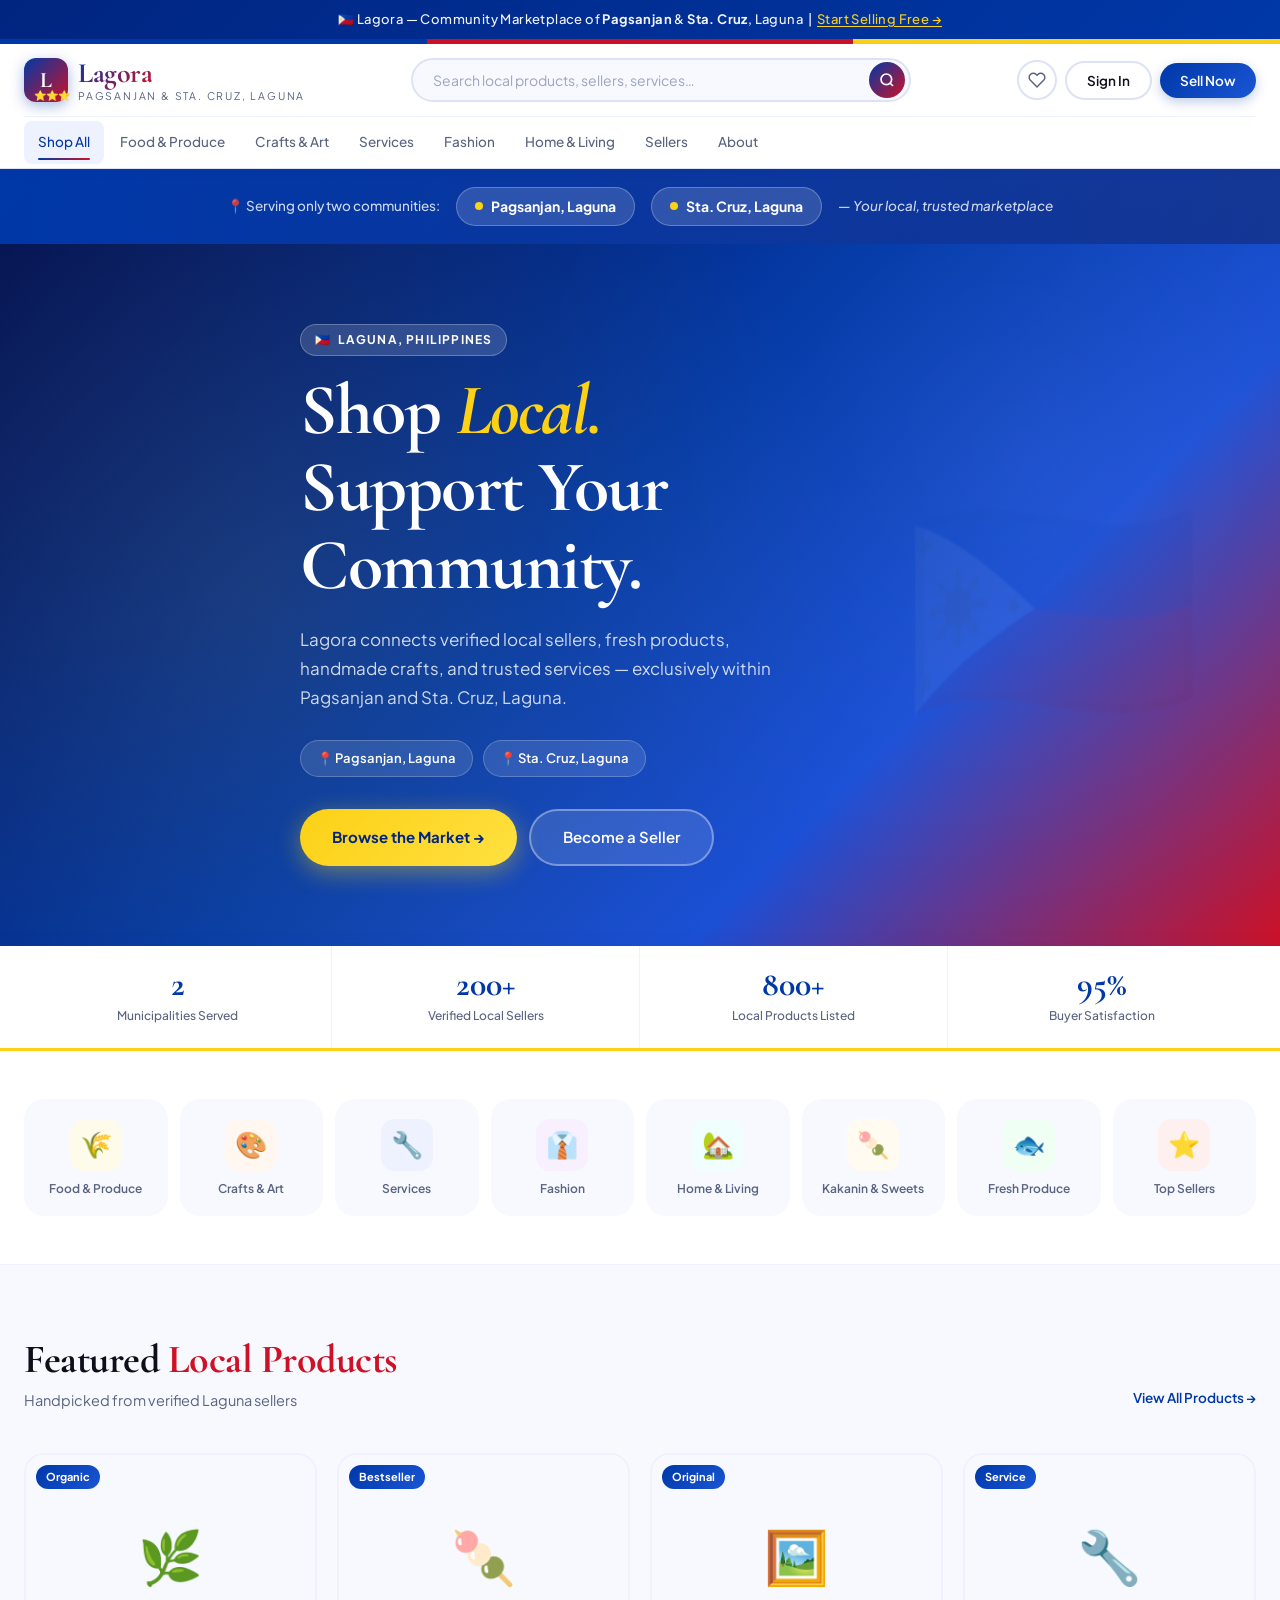
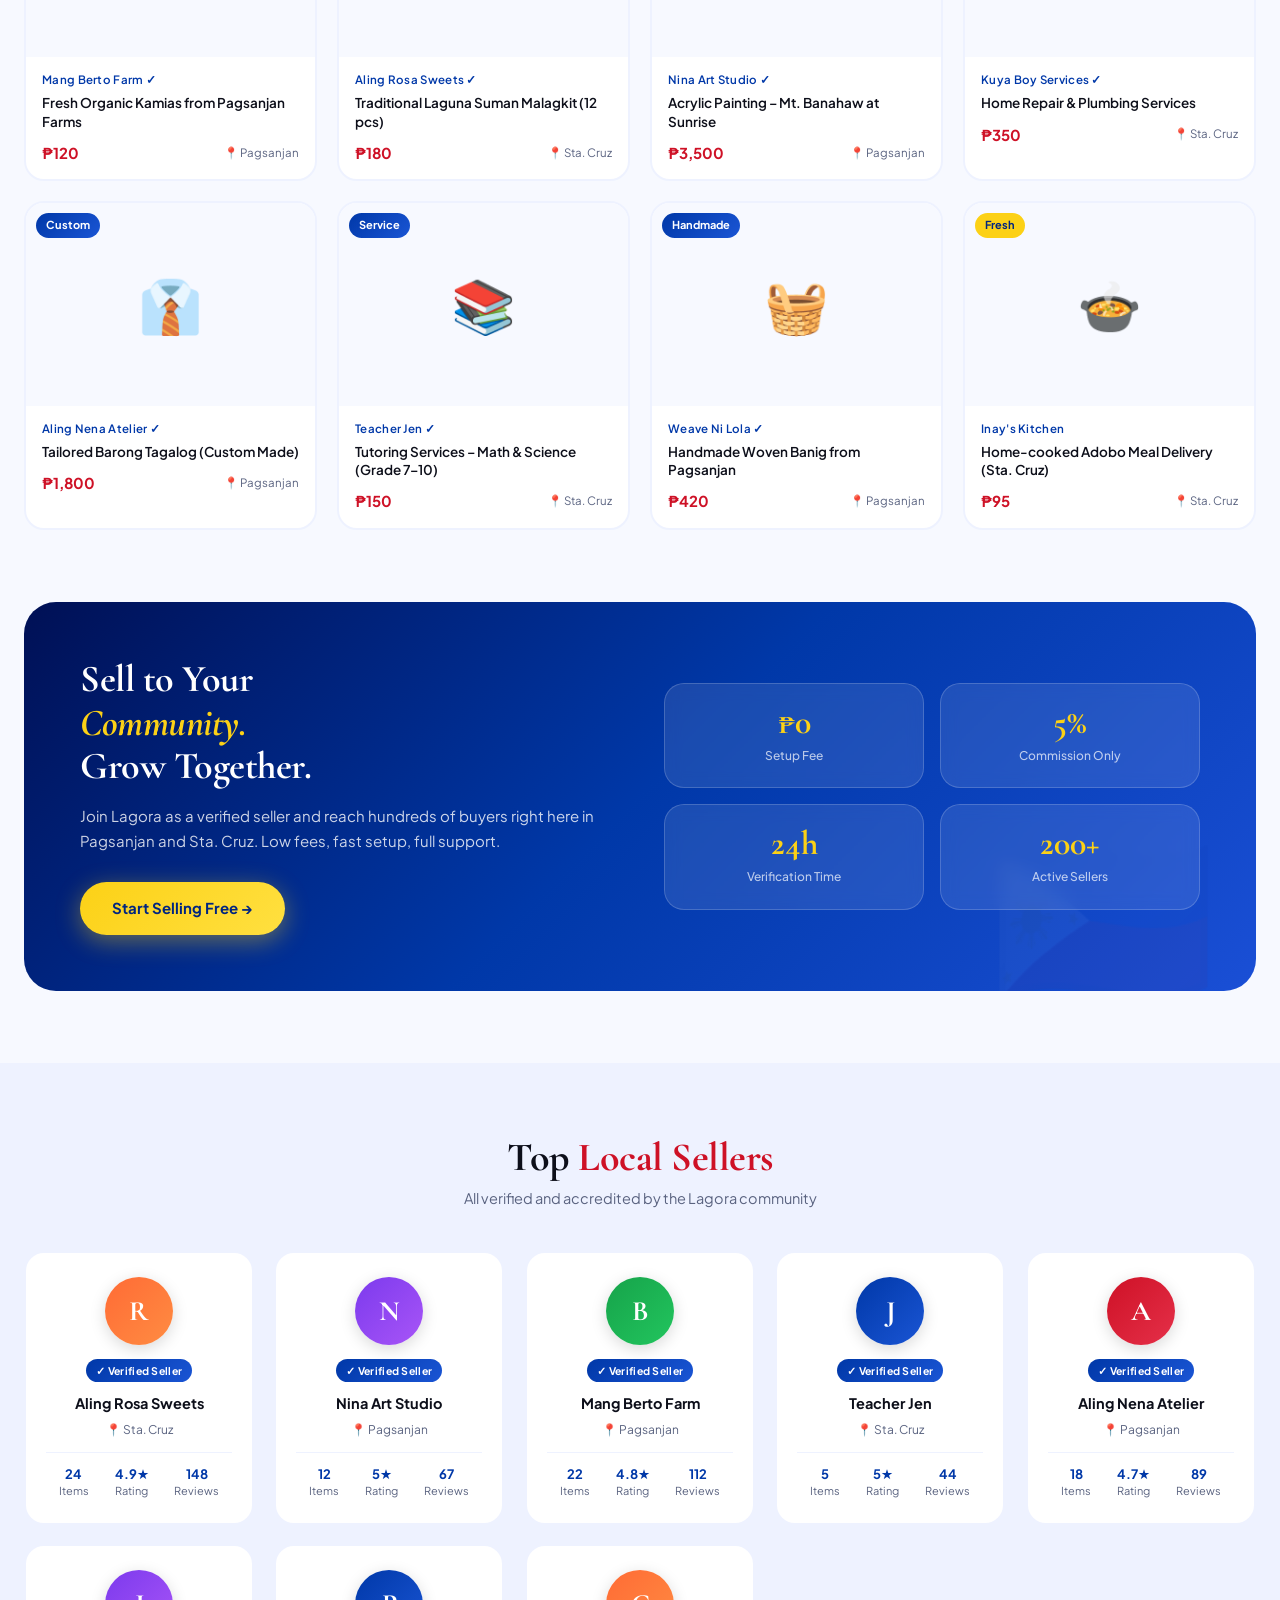
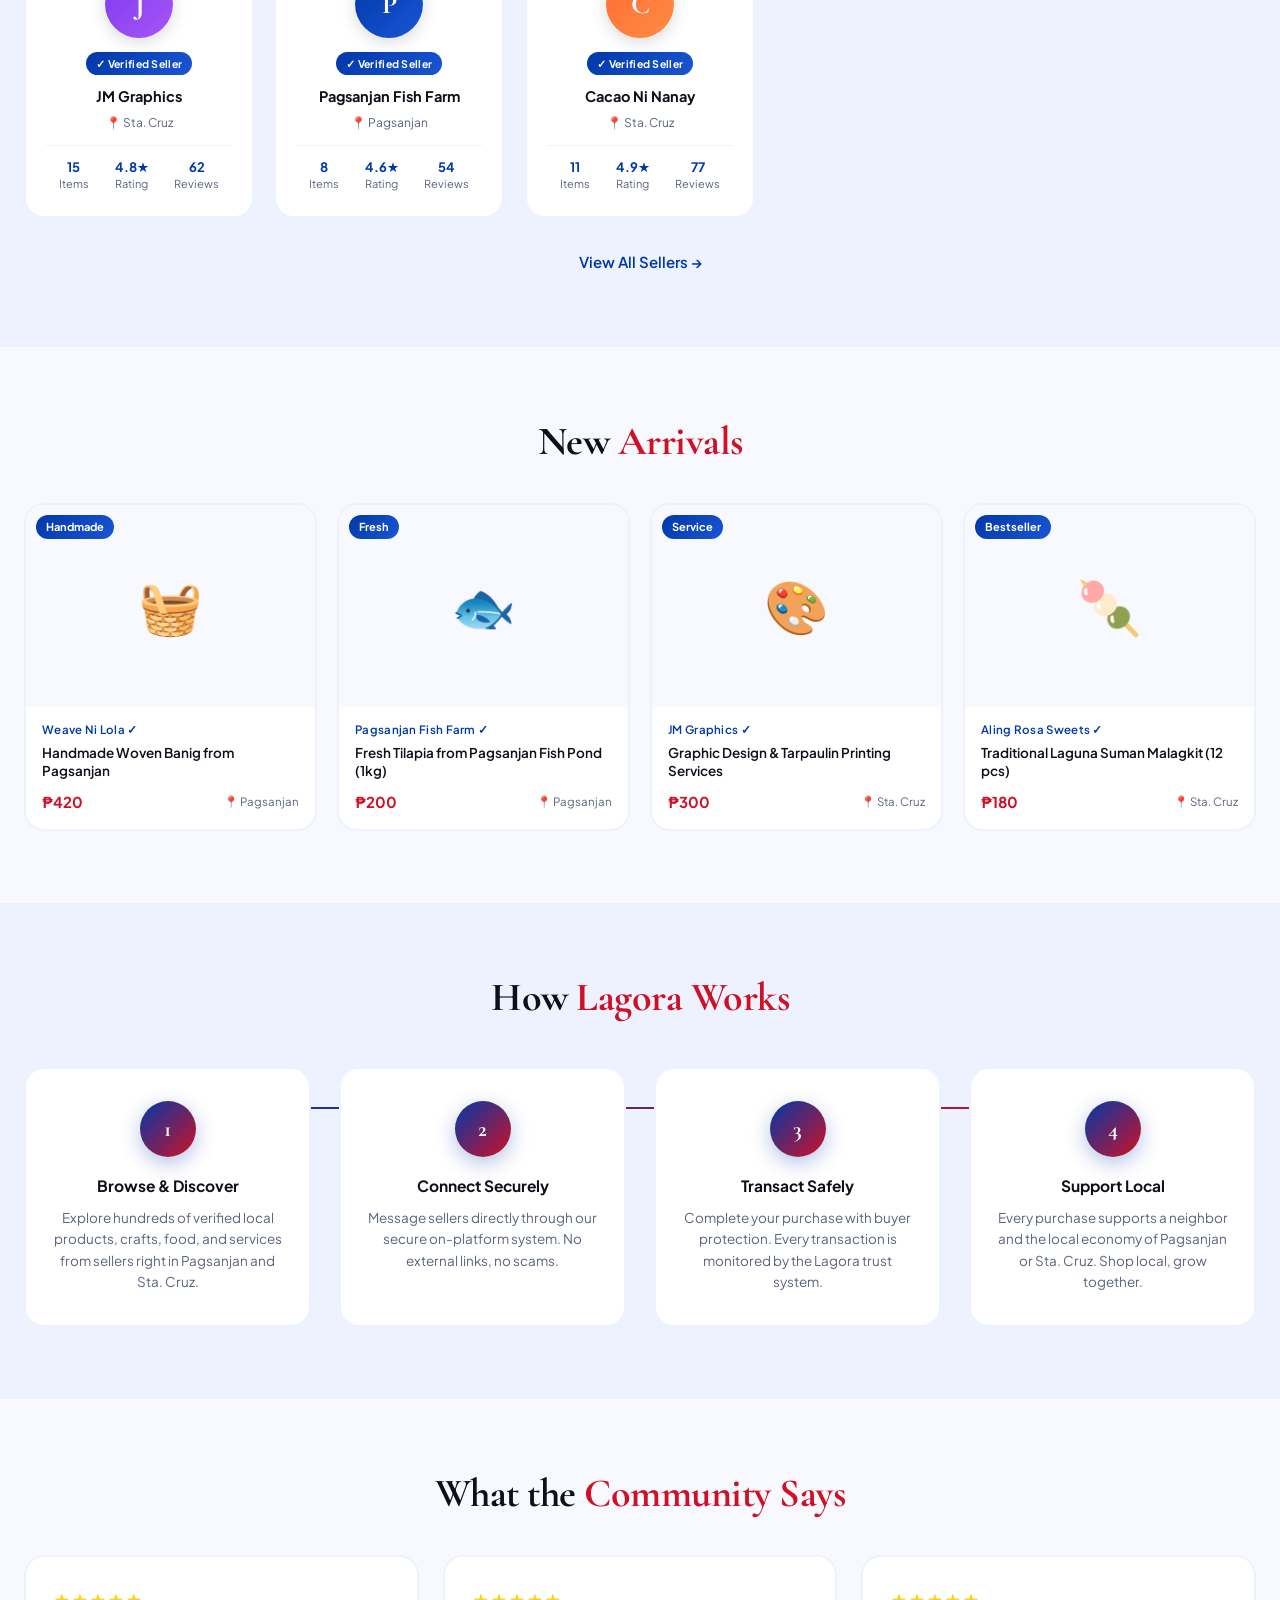
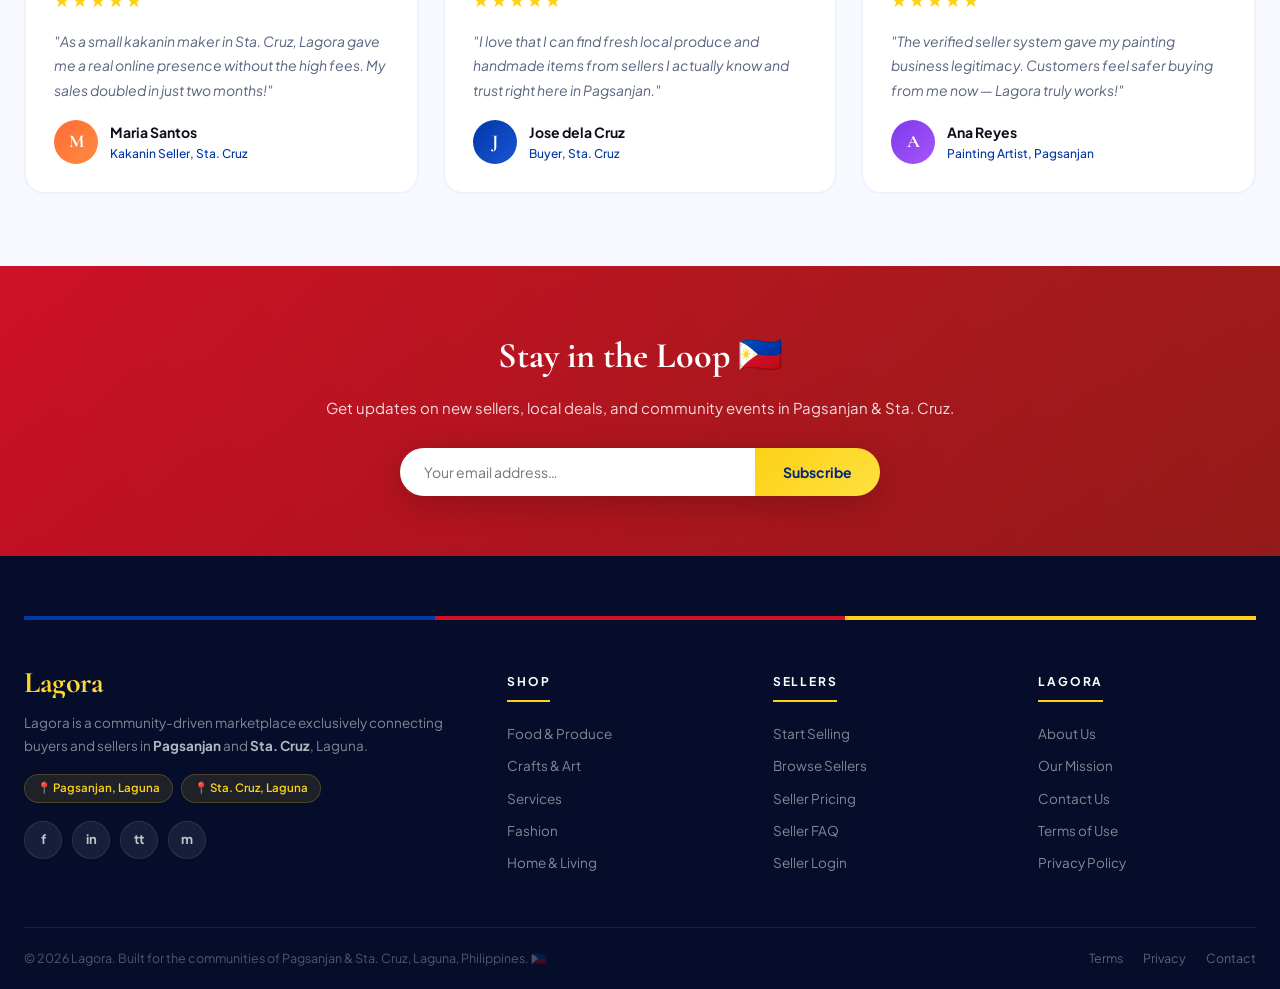
==== commit a30c6376: "Update site" ====
--- a/index.html
+++ b/index.html
@@ -18,7 +18,7 @@
   <div class="header-inner">
     <div class="header-top">
       <a href="index.html" class="logo">
-        <div class="logo-mark">L<span class="sun">⭐⭐⭐ </span></div>
+        <div class="logo-mark">L<span class="sun">⭐⭐⭐</span></div>
         <div><span class="logo-text">Lagora</span><span class="logo-tagline">Pagsanjan & Sta. Cruz, Laguna</span></div>
       </a>
       <form class="search-bar" id="search-form" autocomplete="off">
--- a/style.css
+++ b/style.css
@@ -805,3 +805,138 @@
   .hero { min-height: 280px; padding: 36px 24px; }
   .auth-layout { min-height: unset; }
 }
+
+/* ─── DASHBOARD SHARED ─── */
+.dash-layout { display: grid; grid-template-columns: 260px 1fr; min-height: 100vh; background: var(--bg); }
+.dash-sidebar { background: white; border-right: 1px solid var(--border); padding: 0; position: sticky; top: 0; height: 100vh; overflow-y: auto; display: flex; flex-direction: column; }
+.dash-sidebar-header { padding: 24px 20px; border-bottom: 1px solid var(--border); }
+.dash-sidebar-user { display: flex; align-items: center; gap: 12px; margin-bottom: 4px; }
+.dash-sidebar-avatar { width: 42px; height: 42px; border-radius: 50%; display: flex; align-items: center; justify-content: center; font-family: var(--font-display); font-size: 18px; font-weight: 700; color: white; flex-shrink: 0; }
+.dash-sidebar-name { font-size: 14px; font-weight: 700; color: var(--text); line-height: 1.2; }
+.dash-sidebar-role { font-size: 11.5px; color: var(--text-muted); }
+.dash-mode-toggle { display: flex; background: var(--bg); border-radius: 50px; padding: 3px; margin-top: 14px; border: 1px solid var(--border); }
+.dash-mode-btn { flex: 1; padding: 7px 10px; border: none; border-radius: 50px; font-size: 12.5px; font-weight: 600; cursor: pointer; font-family: var(--font-body); transition: var(--transition); background: transparent; color: var(--text-muted); }
+.dash-mode-btn.active { background: var(--primary); color: white; box-shadow: 0 2px 8px rgba(0,56,168,0.25); }
+.dash-nav { padding: 16px 12px; flex: 1; }
+.dash-nav-section { font-size: 10.5px; font-weight: 700; text-transform: uppercase; letter-spacing: 1.4px; color: var(--text-light); padding: 10px 8px 6px; }
+.dash-nav-link { display: flex; align-items: center; gap: 10px; padding: 10px 12px; border-radius: var(--radius); font-size: 13.5px; font-weight: 500; color: var(--text-muted); cursor: pointer; transition: var(--transition); margin-bottom: 2px; border: none; background: transparent; width: 100%; font-family: var(--font-body); text-align: left; }
+.dash-nav-link:hover { background: var(--bg-blue-tint); color: var(--primary); }
+.dash-nav-link.active { background: var(--bg-blue-tint); color: var(--primary); font-weight: 700; }
+.dash-nav-link .nav-icon { font-size: 16px; width: 20px; text-align: center; flex-shrink: 0; }
+.dash-nav-link .nav-badge { margin-left: auto; background: var(--accent); color: white; font-size: 10px; font-weight: 700; padding: 2px 7px; border-radius: 50px; }
+.dash-main { padding: 32px; overflow-y: auto; }
+.dash-topbar { display: flex; align-items: center; justify-content: space-between; margin-bottom: 28px; }
+.dash-page-title { font-family: var(--font-display); font-size: 28px; font-weight: 700; color: var(--text); }
+.dash-page-sub { font-size: 13.5px; color: var(--text-muted); margin-top: 3px; }
+
+/* ─── STAT CARDS ─── */
+.dash-stats { display: grid; grid-template-columns: repeat(4, 1fr); gap: 18px; margin-bottom: 28px; }
+.dash-stat-card { background: white; border-radius: var(--radius-lg); padding: 22px; border: 2px solid var(--border-light); transition: var(--transition); }
+.dash-stat-card:hover { border-color: var(--primary); transform: translateY(-3px); box-shadow: var(--shadow); }
+.dash-stat-icon { font-size: 24px; margin-bottom: 12px; }
+.dash-stat-value { font-family: var(--font-display); font-size: 30px; font-weight: 700; color: var(--primary); line-height: 1; margin-bottom: 4px; }
+.dash-stat-label { font-size: 12.5px; color: var(--text-muted); font-weight: 500; }
+.dash-stat-delta { font-size: 11.5px; margin-top: 6px; font-weight: 600; }
+.dash-stat-delta.up { color: #16A34A; }
+.dash-stat-delta.down { color: var(--accent); }
+
+/* ─── DASH CARDS / PANELS ─── */
+.dash-card { background: white; border-radius: var(--radius-lg); border: 2px solid var(--border-light); overflow: hidden; margin-bottom: 20px; }
+.dash-card-header { display: flex; align-items: center; justify-content: space-between; padding: 18px 20px; border-bottom: 1px solid var(--border-light); }
+.dash-card-title { font-size: 15px; font-weight: 700; color: var(--text); }
+.dash-card-action { font-size: 12.5px; color: var(--primary); font-weight: 600; cursor: pointer; }
+.dash-card-body { padding: 0; }
+
+/* ─── TABLE ─── */
+.dash-table { width: 100%; border-collapse: collapse; font-size: 13.5px; }
+.dash-table thead th { padding: 10px 16px; text-align: left; font-size: 11px; font-weight: 700; text-transform: uppercase; letter-spacing: 0.8px; color: var(--text-muted); border-bottom: 1px solid var(--border-light); background: var(--bg); }
+.dash-table tbody td { padding: 13px 16px; border-bottom: 1px solid var(--border-light); color: var(--text); vertical-align: middle; }
+.dash-table tbody tr:last-child td { border-bottom: none; }
+.dash-table tbody tr:hover td { background: var(--bg-blue-tint); }
+.dash-status { display: inline-flex; align-items: center; gap: 5px; padding: 3px 10px; border-radius: 50px; font-size: 11.5px; font-weight: 700; }
+.dash-status.delivered, .dash-status.active { background: #DCFCE7; color: #16A34A; }
+.dash-status.pending { background: #FFFBEB; color: #D97706; }
+.dash-status.processing { background: #EEF2FF; color: var(--primary); }
+.dash-status.cancelled { background: #FFF0F0; color: var(--accent); }
+
+/* ─── SELLER APPLICATION BANNER ─── */
+.seller-apply-banner { background: linear-gradient(135deg, var(--primary-dark), var(--primary)); border-radius: var(--radius-lg); padding: 28px 32px; display: flex; align-items: center; justify-content: space-between; gap: 24px; margin-bottom: 24px; }
+.seller-apply-banner h3 { font-family: var(--font-display); font-size: 22px; font-weight: 700; color: white; margin-bottom: 6px; }
+.seller-apply-banner p { font-size: 13.5px; color: rgba(255,255,255,0.75); }
+.seller-apply-banner .btn-apply { padding: 11px 26px; background: var(--gold); color: var(--primary-dark); border: none; border-radius: 50px; font-size: 14px; font-weight: 700; cursor: pointer; font-family: var(--font-body); transition: var(--transition); white-space: nowrap; }
+.seller-apply-banner .btn-apply:hover { transform: translateY(-2px); box-shadow: 0 6px 20px rgba(252,209,22,0.4); }
+
+/* ─── APPLICATION MODAL ─── */
+.modal-overlay { position: fixed; inset: 0; background: rgba(0,0,0,0.55); backdrop-filter: blur(4px); z-index: 2000; display: flex; align-items: center; justify-content: center; padding: 20px; opacity: 0; visibility: hidden; transition: var(--transition); }
+.modal-overlay.open { opacity: 1; visibility: visible; }
+.modal-box { background: white; border-radius: var(--radius-xl); padding: 40px; max-width: 540px; width: 100%; max-height: 90vh; overflow-y: auto; transform: scale(0.92); transition: var(--transition); box-shadow: 0 32px 80px rgba(0,56,168,0.2); }
+.modal-overlay.open .modal-box { transform: scale(1); }
+.modal-title { font-family: var(--font-display); font-size: 26px; font-weight: 700; margin-bottom: 6px; color: var(--text); }
+.modal-sub { font-size: 13.5px; color: var(--text-muted); margin-bottom: 24px; }
+.modal-close { position: absolute; top: 16px; right: 16px; width: 32px; height: 32px; background: var(--bg); border: none; border-radius: 50%; cursor: pointer; font-size: 16px; display: flex; align-items: center; justify-content: center; transition: var(--transition); }
+.modal-close:hover { background: var(--border); }
+
+/* ─── PRODUCT LISTING FORM ─── */
+.listing-form-grid { display: grid; grid-template-columns: 1fr 1fr; gap: 16px; }
+
+/* ─── ORDER TIMELINE ─── */
+.order-timeline { display: flex; flex-direction: column; gap: 0; }
+.timeline-step { display: flex; gap: 16px; padding-bottom: 20px; position: relative; }
+.timeline-step:last-child { padding-bottom: 0; }
+.timeline-step::before { content: ''; position: absolute; left: 15px; top: 32px; bottom: 0; width: 2px; background: var(--border-light); }
+.timeline-step:last-child::before { display: none; }
+.timeline-dot { width: 32px; height: 32px; border-radius: 50%; flex-shrink: 0; display: flex; align-items: center; justify-content: center; font-size: 14px; z-index: 1; }
+.timeline-dot.done { background: var(--primary); color: white; }
+.timeline-dot.current { background: var(--gold); color: var(--primary-dark); border: 2px solid var(--gold-dark); }
+.timeline-dot.future { background: var(--border-light); color: var(--text-light); }
+.timeline-info { flex: 1; padding-top: 4px; }
+.timeline-label { font-size: 13.5px; font-weight: 700; color: var(--text); }
+.timeline-date { font-size: 12px; color: var(--text-muted); margin-top: 2px; }
+
+/* ─── MESSAGE THREAD ─── */
+.msg-layout { display: grid; grid-template-columns: 280px 1fr; height: 520px; border: 2px solid var(--border-light); border-radius: var(--radius-lg); overflow: hidden; background: white; }
+.msg-list { border-right: 1px solid var(--border-light); overflow-y: auto; }
+.msg-list-header { padding: 14px 16px; border-bottom: 1px solid var(--border-light); font-size: 13px; font-weight: 700; color: var(--text); }
+.msg-thread-item { display: flex; gap: 10px; padding: 12px 16px; cursor: pointer; border-bottom: 1px solid var(--border-light); transition: var(--transition-fast); }
+.msg-thread-item:hover, .msg-thread-item.active { background: var(--bg-blue-tint); }
+.msg-thread-avatar { width: 36px; height: 36px; border-radius: 50%; flex-shrink: 0; display: flex; align-items: center; justify-content: center; font-size: 14px; font-weight: 700; color: white; }
+.msg-thread-name { font-size: 13px; font-weight: 700; color: var(--text); }
+.msg-thread-preview { font-size: 12px; color: var(--text-muted); margin-top: 1px; white-space: nowrap; overflow: hidden; text-overflow: ellipsis; max-width: 160px; }
+.msg-thread-time { font-size: 11px; color: var(--text-light); margin-left: auto; white-space: nowrap; }
+.msg-chat { display: flex; flex-direction: column; }
+.msg-chat-header { padding: 14px 20px; border-bottom: 1px solid var(--border-light); display: flex; align-items: center; gap: 10px; }
+.msg-chat-name { font-size: 14px; font-weight: 700; color: var(--text); }
+.msg-chat-meta { font-size: 12px; color: var(--text-muted); }
+.msg-chat-body { flex: 1; padding: 16px 20px; overflow-y: auto; display: flex; flex-direction: column; gap: 12px; background: var(--bg); }
+.msg-bubble { max-width: 72%; padding: 10px 14px; border-radius: 16px; font-size: 13.5px; line-height: 1.55; }
+.msg-bubble.them { background: white; color: var(--text); border: 1.5px solid var(--border-light); border-radius: 4px 16px 16px 16px; align-self: flex-start; }
+.msg-bubble.me { background: var(--primary); color: white; border-radius: 16px 4px 16px 16px; align-self: flex-end; }
+.msg-chat-input { padding: 12px 16px; border-top: 1px solid var(--border-light); display: flex; gap: 10px; background: white; }
+.msg-chat-input input { flex: 1; padding: 10px 16px; border: 1.5px solid var(--border); border-radius: 50px; font-family: var(--font-body); font-size: 13.5px; outline: none; }
+.msg-chat-input input:focus { border-color: var(--primary); }
+.msg-send-btn { width: 38px; height: 38px; background: var(--primary); border: none; border-radius: 50%; cursor: pointer; color: white; font-size: 16px; flex-shrink: 0; transition: var(--transition); display: flex; align-items: center; justify-content: center; }
+.msg-send-btn:hover { background: var(--primary-light); transform: scale(1.1); }
+
+/* ─── RESPONSIVE: DASHBOARDS ─── */
+@media (max-width: 1024px) {
+  .dash-stats { grid-template-columns: repeat(2, 1fr); }
+}
+@media (max-width: 900px) {
+  .dash-layout { grid-template-columns: 1fr; }
+  .dash-sidebar { position: static; height: auto; flex-direction: row; flex-wrap: wrap; border-right: none; border-bottom: 1px solid var(--border); }
+  .dash-sidebar-header { padding: 16px; border-bottom: none; flex: 1; }
+  .dash-nav { display: flex; flex-wrap: wrap; gap: 4px; padding: 8px 12px; flex: 100%; border-top: 1px solid var(--border); }
+  .dash-nav-section { display: none; }
+  .dash-nav-link { padding: 7px 12px; flex-shrink: 0; width: auto; }
+  .dash-main { padding: 20px 16px; }
+  .msg-layout { grid-template-columns: 1fr; height: auto; }
+  .msg-list { height: 220px; border-right: none; border-bottom: 1px solid var(--border-light); }
+  .msg-chat { height: 400px; }
+  .listing-form-grid { grid-template-columns: 1fr; }
+}
+@media (max-width: 680px) {
+  .dash-stats { grid-template-columns: repeat(2, 1fr); gap: 12px; }
+  .dash-stat-value { font-size: 24px; }
+  .seller-apply-banner { flex-direction: column; text-align: center; }
+  .modal-box { padding: 24px 20px; }
+}
